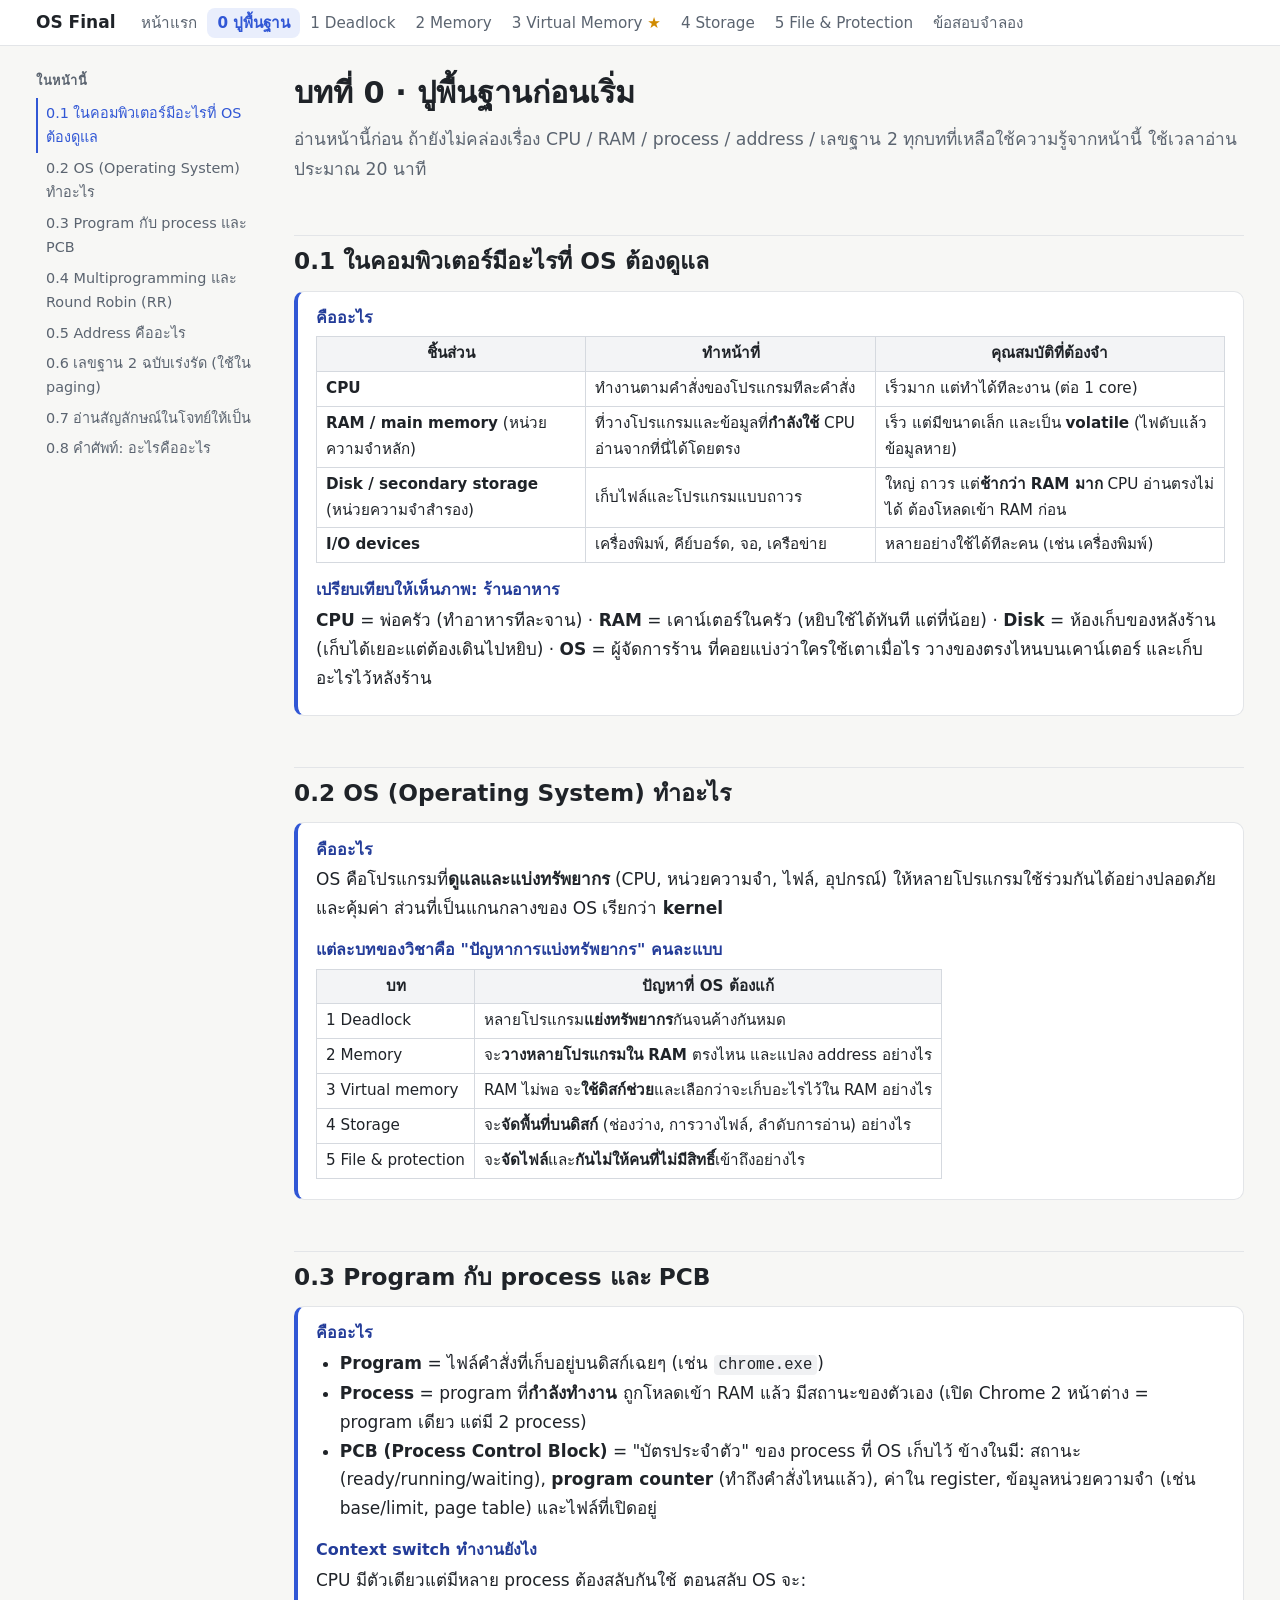
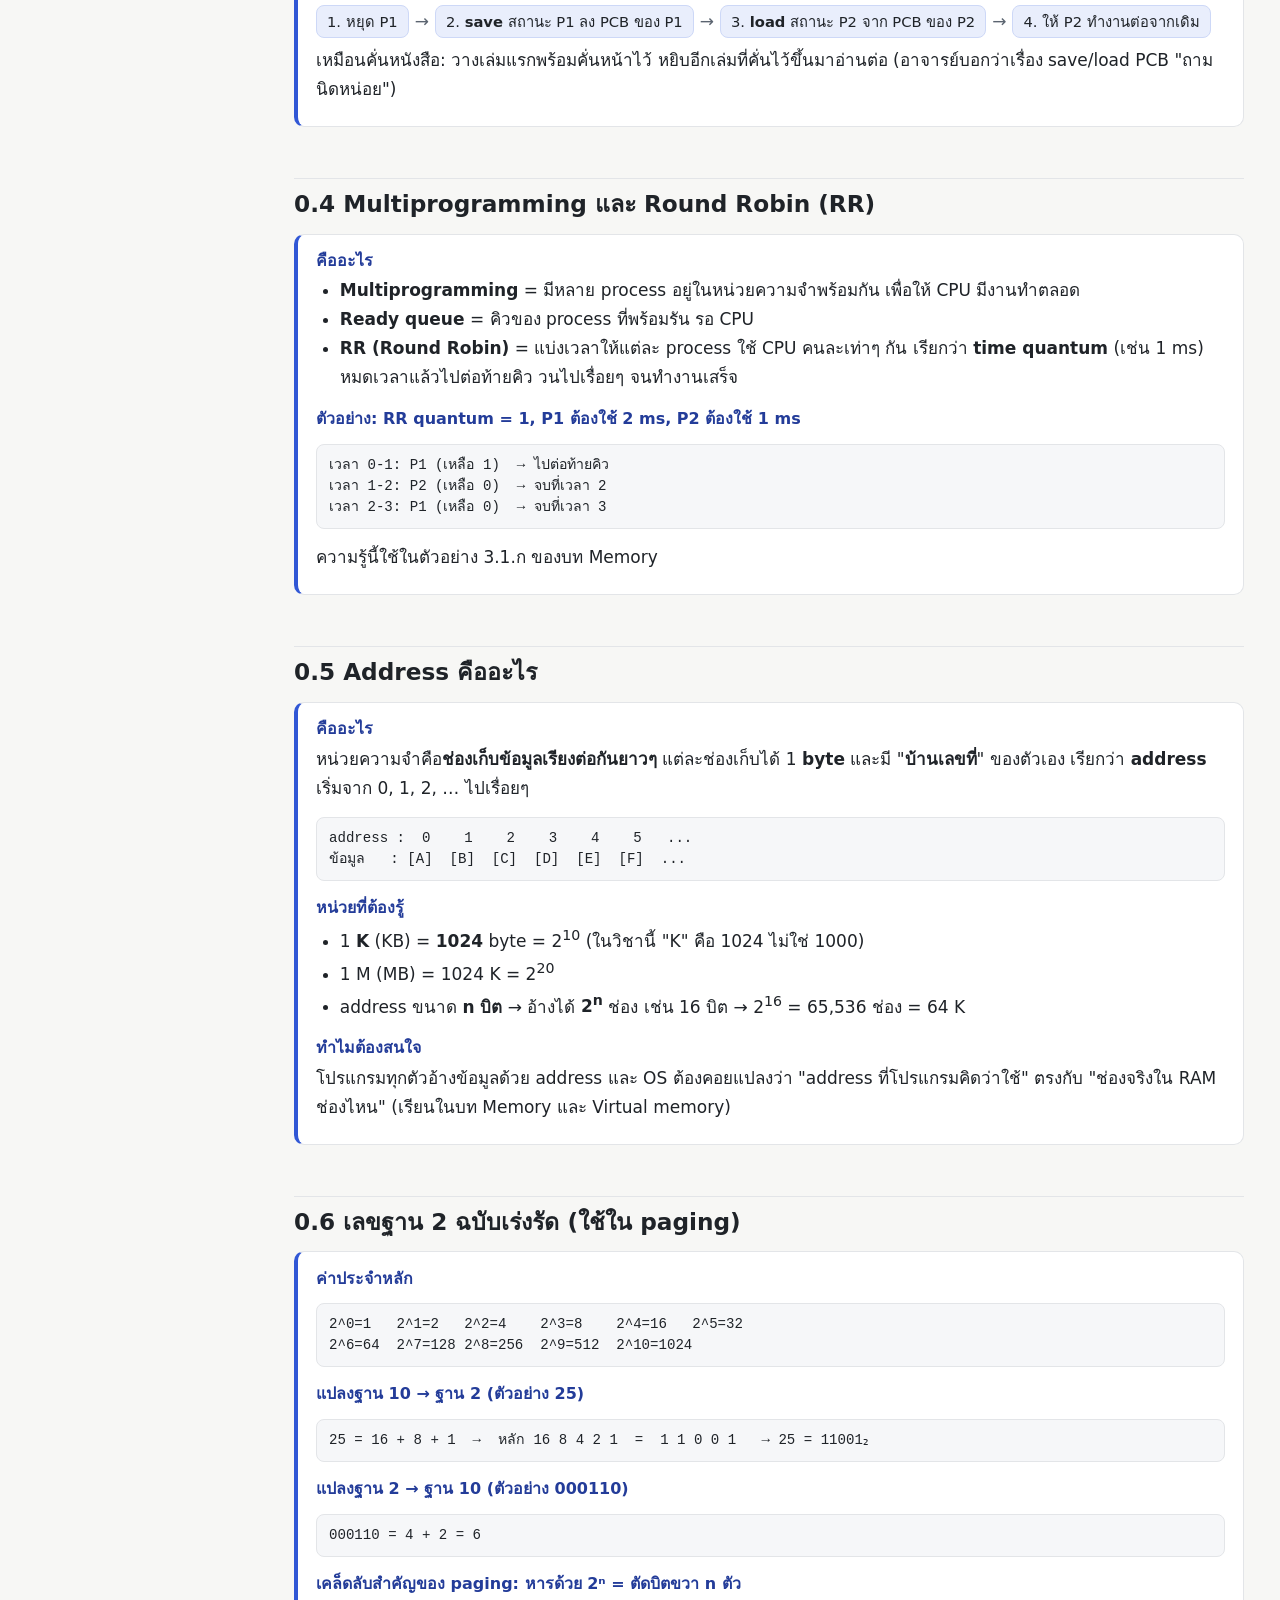
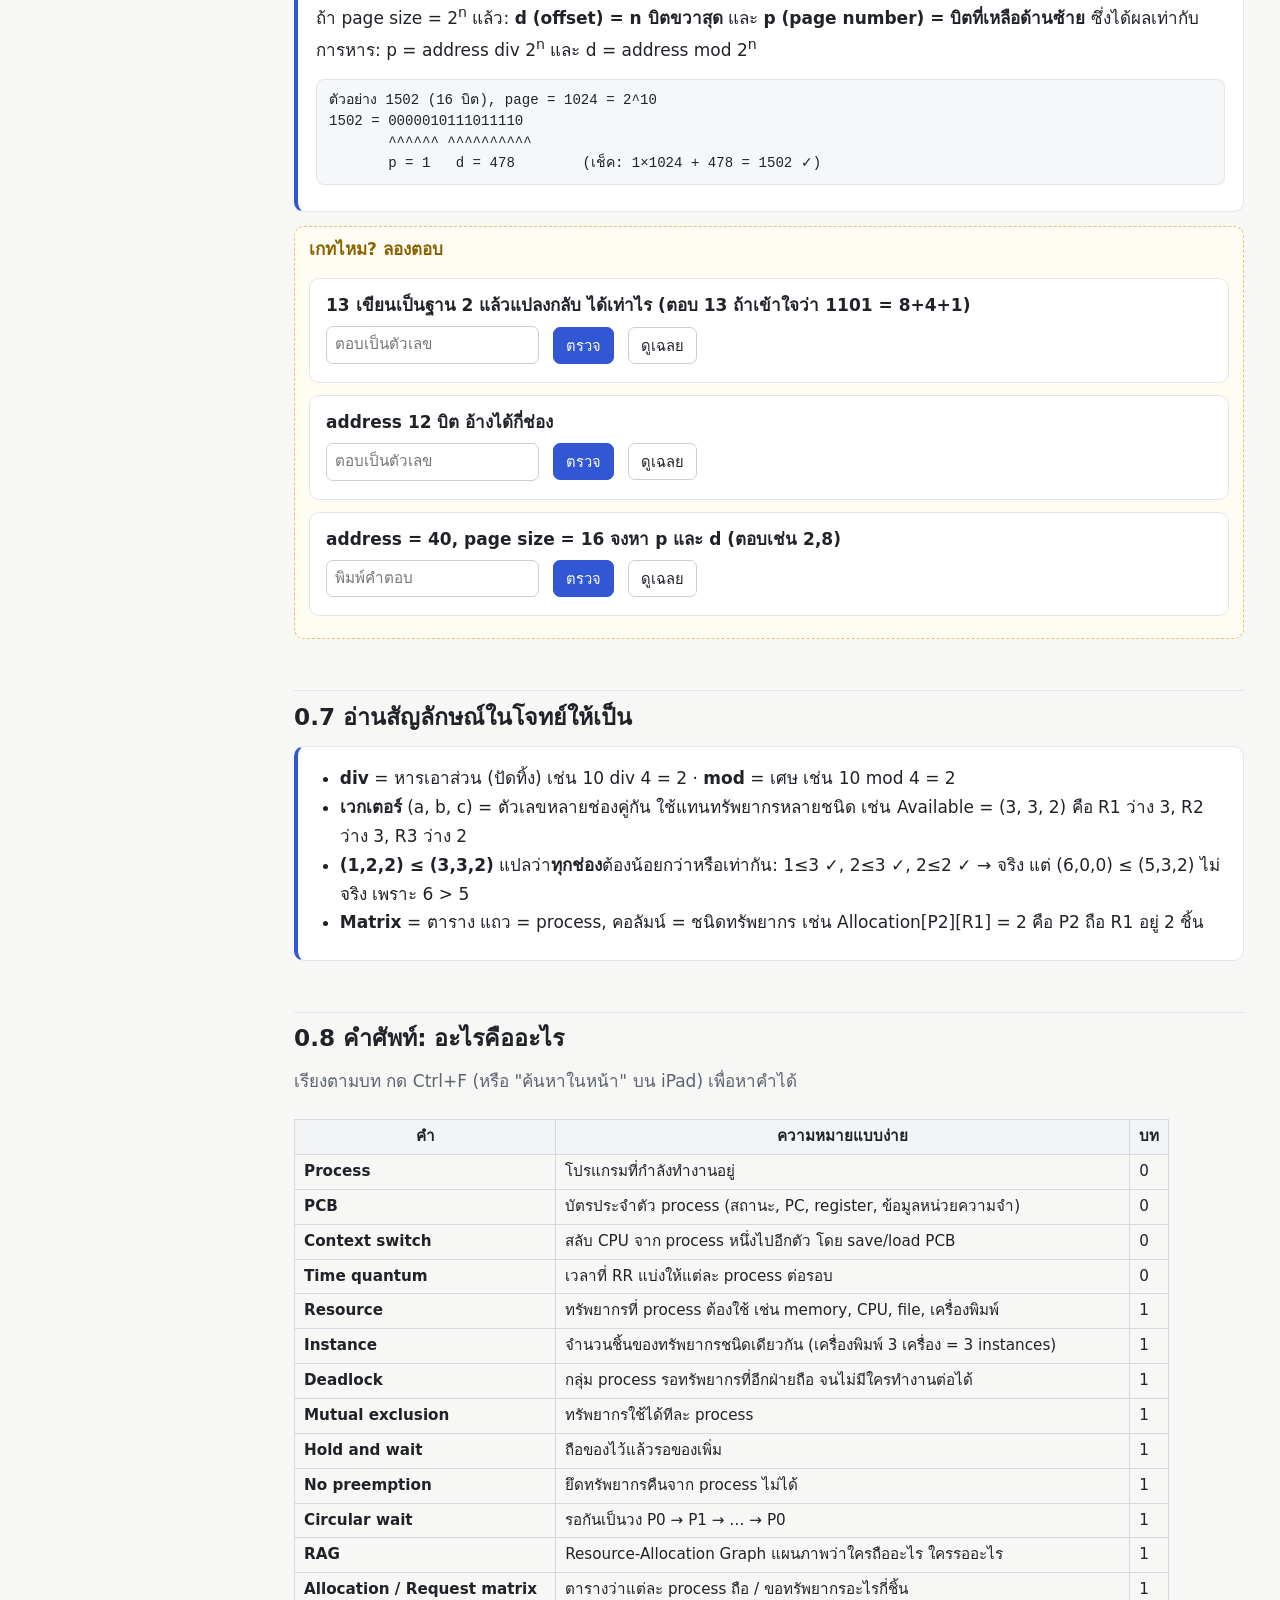
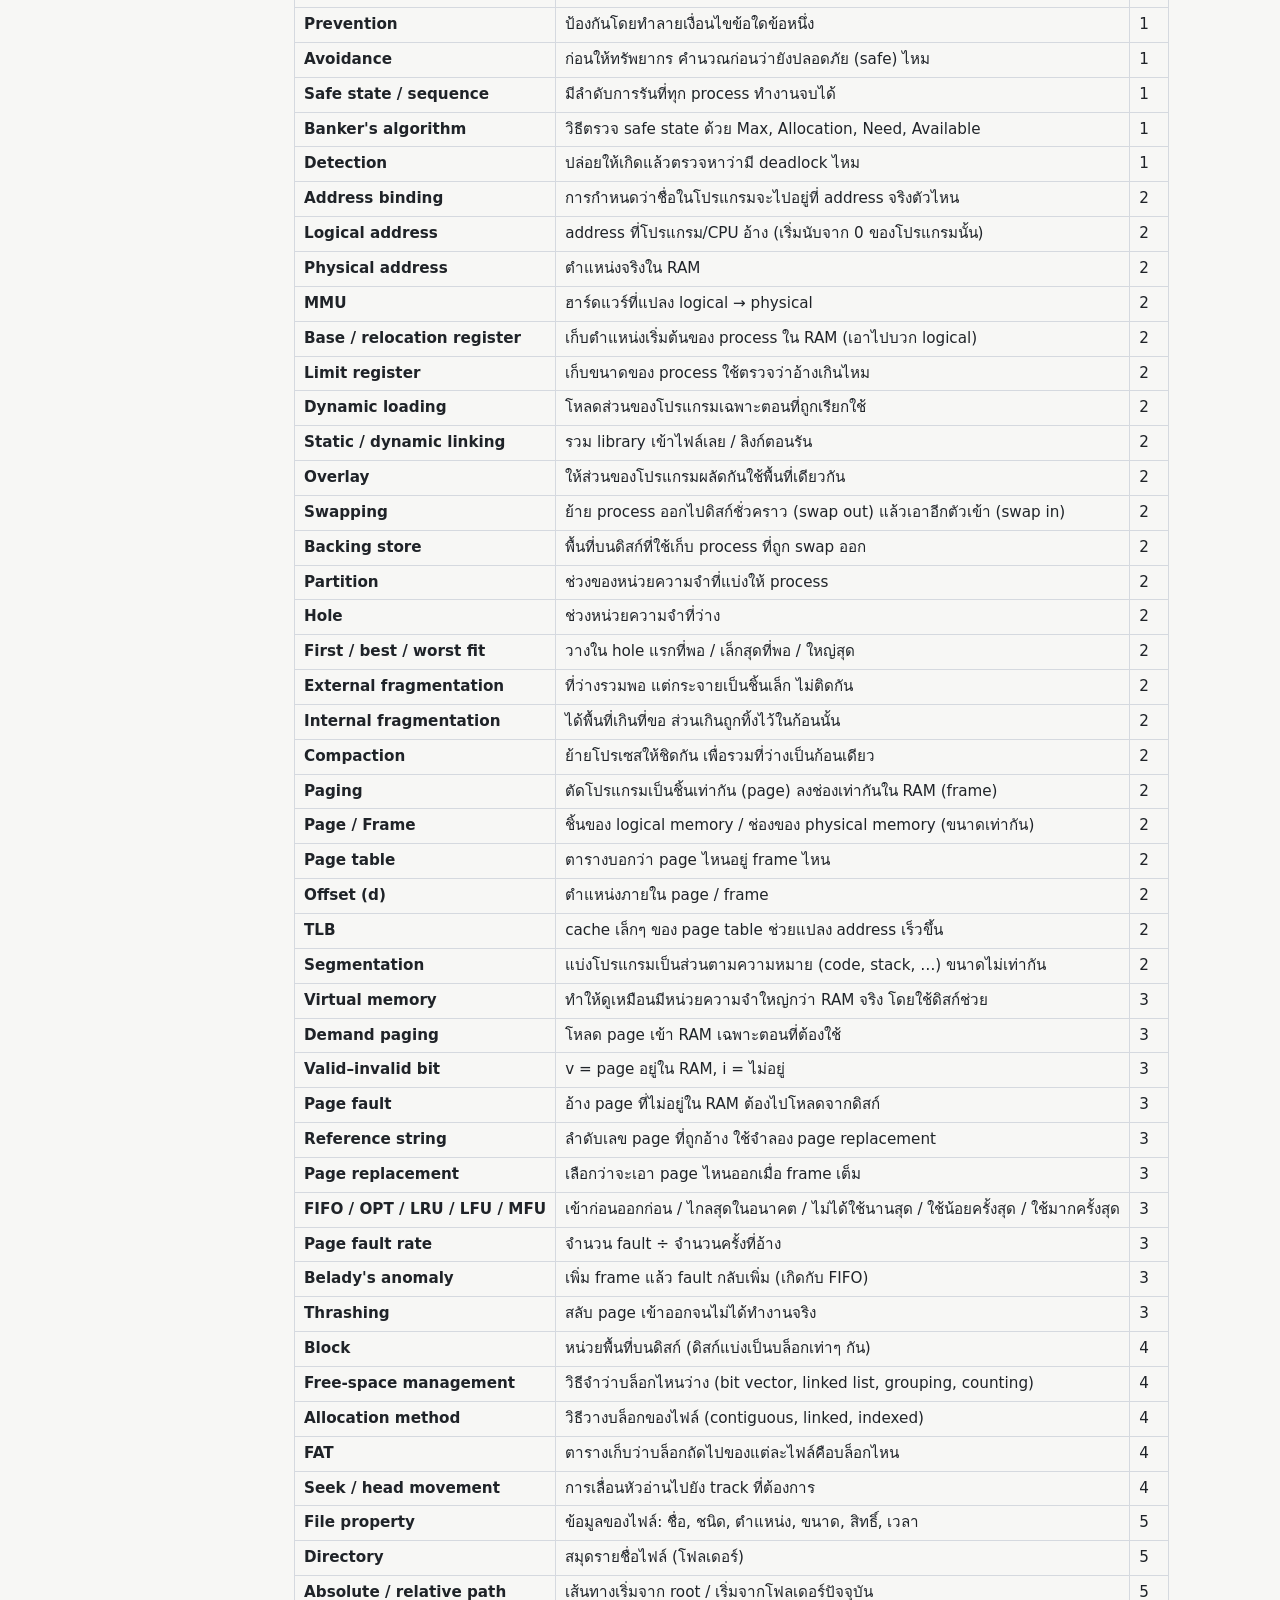
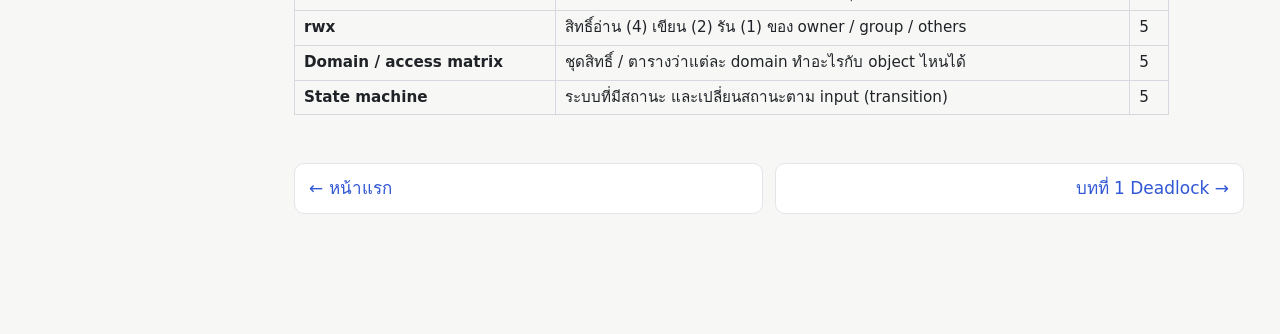
==== basics.html @ a8f9948c "Explain every topic from scratch and add basics page Add a "0 ปูพื้นฐาน" page (CPU/RAM/disk, process" ====
<!doctype html>
<html lang="th">
<head>
<meta charset="utf-8">
<meta name="viewport" content="width=device-width, initial-scale=1">
<title>0 ปูพื้นฐาน — ติว OS Final</title>
<link rel="stylesheet" href="assets/style.css">
</head>
<body>
<div class="wrap">
<aside class="toc"></aside>
<main>
<h1>บทที่ 0 · ปูพื้นฐานก่อนเริ่ม</h1>
<p class="lead">อ่านหน้านี้ก่อน ถ้ายังไม่คล่องเรื่อง CPU / RAM / process / address / เลขฐาน 2 ทุกบทที่เหลือใช้ความรู้จากหน้านี้ ใช้เวลาอ่านประมาณ 20 นาที</p>

<h2>0.1 ในคอมพิวเตอร์มีอะไรที่ OS ต้องดูแล</h2>
<div class="learn">
<h4>คืออะไร</h4>
<table class="t left">
  <tr><th>ชิ้นส่วน</th><th>ทำหน้าที่</th><th>คุณสมบัติที่ต้องจำ</th></tr>
  <tr><td><b>CPU</b></td><td>ทำงานตามคำสั่งของโปรแกรมทีละคำสั่ง</td><td>เร็วมาก แต่ทำได้ทีละงาน (ต่อ 1 core)</td></tr>
  <tr><td><b>RAM / main memory</b> (หน่วยความจำหลัก)</td><td>ที่วางโปรแกรมและข้อมูลที่<b>กำลังใช้</b> CPU อ่านจากที่นี่ได้โดยตรง</td><td>เร็ว แต่มีขนาดเล็ก และเป็น <b>volatile</b> (ไฟดับแล้วข้อมูลหาย)</td></tr>
  <tr><td><b>Disk / secondary storage</b> (หน่วยความจำสำรอง)</td><td>เก็บไฟล์และโปรแกรมแบบถาวร</td><td>ใหญ่ ถาวร แต่<b>ช้ากว่า RAM มาก</b> CPU อ่านตรงไม่ได้ ต้องโหลดเข้า RAM ก่อน</td></tr>
  <tr><td><b>I/O devices</b></td><td>เครื่องพิมพ์, คีย์บอร์ด, จอ, เครือข่าย</td><td>หลายอย่างใช้ได้ทีละคน (เช่น เครื่องพิมพ์)</td></tr>
</table>
<h4>เปรียบเทียบให้เห็นภาพ: ร้านอาหาร</h4>
<p><b>CPU</b> = พ่อครัว (ทำอาหารทีละจาน) · <b>RAM</b> = เคาน์เตอร์ในครัว (หยิบใช้ได้ทันที แต่ที่น้อย) · <b>Disk</b> = ห้องเก็บของหลังร้าน (เก็บได้เยอะแต่ต้องเดินไปหยิบ) · <b>OS</b> = ผู้จัดการร้าน ที่คอยแบ่งว่าใครใช้เตาเมื่อไร วางของตรงไหนบนเคาน์เตอร์ และเก็บอะไรไว้หลังร้าน</p>
</div>

<h2>0.2 OS (Operating System) ทำอะไร</h2>
<div class="learn">
<h4>คืออะไร</h4>
<p>OS คือโปรแกรมที่<b>ดูแลและแบ่งทรัพยากร</b> (CPU, หน่วยความจำ, ไฟล์, อุปกรณ์) ให้หลายโปรแกรมใช้ร่วมกันได้อย่างปลอดภัยและคุ้มค่า ส่วนที่เป็นแกนกลางของ OS เรียกว่า <b>kernel</b></p>
<h4>แต่ละบทของวิชาคือ "ปัญหาการแบ่งทรัพยากร" คนละแบบ</h4>
<table class="t left">
  <tr><th>บท</th><th>ปัญหาที่ OS ต้องแก้</th></tr>
  <tr><td>1 Deadlock</td><td>หลายโปรแกรม<b>แย่งทรัพยากร</b>กันจนค้างกันหมด</td></tr>
  <tr><td>2 Memory</td><td>จะ<b>วางหลายโปรแกรมใน RAM</b> ตรงไหน และแปลง address อย่างไร</td></tr>
  <tr><td>3 Virtual memory</td><td>RAM ไม่พอ จะ<b>ใช้ดิสก์ช่วย</b>และเลือกว่าจะเก็บอะไรไว้ใน RAM อย่างไร</td></tr>
  <tr><td>4 Storage</td><td>จะ<b>จัดพื้นที่บนดิสก์</b> (ช่องว่าง, การวางไฟล์, ลำดับการอ่าน) อย่างไร</td></tr>
  <tr><td>5 File &amp; protection</td><td>จะ<b>จัดไฟล์</b>และ<b>กันไม่ให้คนที่ไม่มีสิทธิ์</b>เข้าถึงอย่างไร</td></tr>
</table>
</div>

<h2>0.3 Program กับ process และ PCB</h2>
<div class="learn">
<h4>คืออะไร</h4>
<ul>
  <li><b>Program</b> = ไฟล์คำสั่งที่เก็บอยู่บนดิสก์เฉยๆ (เช่น <code>chrome.exe</code>)</li>
  <li><b>Process</b> = program ที่<b>กำลังทำงาน</b> ถูกโหลดเข้า RAM แล้ว มีสถานะของตัวเอง (เปิด Chrome 2 หน้าต่าง = program เดียว แต่มี 2 process)</li>
  <li><b>PCB (Process Control Block)</b> = "บัตรประจำตัว" ของ process ที่ OS เก็บไว้ ข้างในมี: สถานะ (ready/running/waiting), <b>program counter</b> (ทำถึงคำสั่งไหนแล้ว), ค่าใน register, ข้อมูลหน่วยความจำ (เช่น base/limit, page table) และไฟล์ที่เปิดอยู่</li>
</ul>
<h4>Context switch ทำงานยังไง</h4>
<p>CPU มีตัวเดียวแต่มีหลาย process ต้องสลับกันใช้ ตอนสลับ OS จะ:</p>
<div class="flow"><span>1. หยุด P1</span><i>→</i><span>2. <b>save</b> สถานะ P1 ลง PCB ของ P1</span><i>→</i><span>3. <b>load</b> สถานะ P2 จาก PCB ของ P2</span><i>→</i><span>4. ให้ P2 ทำงานต่อจากเดิม</span></div>
<p>เหมือนคั่นหนังสือ: วางเล่มแรกพร้อมคั่นหน้าไว้ หยิบอีกเล่มที่คั่นไว้ขึ้นมาอ่านต่อ (อาจารย์บอกว่าเรื่อง save/load PCB "ถามนิดหน่อย")</p>
</div>

<h2>0.4 Multiprogramming และ Round Robin (RR)</h2>
<div class="learn">
<h4>คืออะไร</h4>
<ul>
  <li><b>Multiprogramming</b> = มีหลาย process อยู่ในหน่วยความจำพร้อมกัน เพื่อให้ CPU มีงานทำตลอด</li>
  <li><b>Ready queue</b> = คิวของ process ที่พร้อมรัน รอ CPU</li>
  <li><b>RR (Round Robin)</b> = แบ่งเวลาให้แต่ละ process ใช้ CPU คนละเท่าๆ กัน เรียกว่า <b>time quantum</b> (เช่น 1 ms) หมดเวลาแล้วไปต่อท้ายคิว วนไปเรื่อยๆ จนทำงานเสร็จ</li>
</ul>
<h4>ตัวอย่าง: RR quantum = 1, P1 ต้องใช้ 2 ms, P2 ต้องใช้ 1 ms</h4>
<pre>เวลา 0-1: P1 (เหลือ 1)  → ไปต่อท้ายคิว
เวลา 1-2: P2 (เหลือ 0)  → จบที่เวลา 2
เวลา 2-3: P1 (เหลือ 0)  → จบที่เวลา 3</pre>
<p>ความรู้นี้ใช้ในตัวอย่าง 3.1.ก ของบท Memory</p>
</div>

<h2>0.5 Address คืออะไร</h2>
<div class="learn">
<h4>คืออะไร</h4>
<p>หน่วยความจำคือ<b>ช่องเก็บข้อมูลเรียงต่อกันยาวๆ</b> แต่ละช่องเก็บได้ 1 <b>byte</b> และมี "<b>บ้านเลขที่</b>" ของตัวเอง เรียกว่า <b>address</b> เริ่มจาก 0, 1, 2, … ไปเรื่อยๆ</p>
<pre>address :  0    1    2    3    4    5   ...
ข้อมูล   : [A]  [B]  [C]  [D]  [E]  [F]  ...</pre>
<h4>หน่วยที่ต้องรู้</h4>
<ul>
  <li>1 <b>K</b> (KB) = <b>1024</b> byte = 2<sup>10</sup> (ในวิชานี้ "K" คือ 1024 ไม่ใช่ 1000)</li>
  <li>1 M (MB) = 1024 K = 2<sup>20</sup></li>
  <li>address ขนาด <b>n บิต</b> → อ้างได้ <b>2<sup>n</sup></b> ช่อง เช่น 16 บิต → 2<sup>16</sup> = 65,536 ช่อง = 64 K</li>
</ul>
<h4>ทำไมต้องสนใจ</h4>
<p>โปรแกรมทุกตัวอ้างข้อมูลด้วย address และ OS ต้องคอยแปลงว่า "address ที่โปรแกรมคิดว่าใช้" ตรงกับ "ช่องจริงใน RAM ช่องไหน" (เรียนในบท Memory และ Virtual memory)</p>
</div>

<h2>0.6 เลขฐาน 2 ฉบับเร่งรัด (ใช้ใน paging)</h2>
<div class="learn">
<h4>ค่าประจำหลัก</h4>
<pre>2^0=1   2^1=2   2^2=4    2^3=8    2^4=16   2^5=32
2^6=64  2^7=128 2^8=256  2^9=512  2^10=1024</pre>
<h4>แปลงฐาน 10 → ฐาน 2 (ตัวอย่าง 25)</h4>
<pre>25 = 16 + 8 + 1  →  หลัก 16 8 4 2 1  =  1 1 0 0 1   → 25 = 11001₂</pre>
<h4>แปลงฐาน 2 → ฐาน 10 (ตัวอย่าง 000110)</h4>
<pre>000110 = 4 + 2 = 6</pre>
<h4>เคล็ดลับสำคัญของ paging: หารด้วย 2ⁿ = ตัดบิตขวา n ตัว</h4>
<p>ถ้า page size = 2<sup>n</sup> แล้ว:
<b>d (offset) = n บิตขวาสุด</b> และ <b>p (page number) = บิตที่เหลือด้านซ้าย</b> ซึ่งได้ผลเท่ากับการหาร: p = address div 2<sup>n</sup> และ d = address mod 2<sup>n</sup></p>
<pre>ตัวอย่าง 1502 (16 บิต), page = 1024 = 2^10
1502 = 0000010111011110
       ^^^^^^ ^^^^^^^^^^
       p = 1   d = 478        (เช็ค: 1×1024 + 478 = 1502 ✓)</pre>
</div>
<div class="gotit"><span class="t">เกทไหม? ลองตอบ</span>
<div class="quiz">
  <div class="q" data-type="num" data-answer="13"><div class="qt">13 เขียนเป็นฐาน 2 แล้วแปลงกลับ ได้เท่าไร (ตอบ 13 ถ้าเข้าใจว่า 1101 = 8+4+1)</div><div class="ans">13 = 8 + 4 + 1 = 1101₂</div></div>
  <div class="q" data-type="num" data-answer="4096"><div class="qt">address 12 บิต อ้างได้กี่ช่อง</div><div class="ans">2<sup>12</sup> = 4096</div></div>
  <div class="q" data-type="text" data-answer="2,8|2และ8|p=2d=8"><div class="qt">address = 40, page size = 16 จงหา p และ d (ตอบเช่น 2,8)</div><div class="ans">p = 40 div 16 = 2, d = 40 mod 16 = 8</div></div>
</div></div>

<h2>0.7 อ่านสัญลักษณ์ในโจทย์ให้เป็น</h2>
<div class="learn">
<ul>
  <li><b>div</b> = หารเอาส่วน (ปัดทิ้ง) เช่น 10 div 4 = 2 · <b>mod</b> = เศษ เช่น 10 mod 4 = 2</li>
  <li><b>เวกเตอร์</b> (a, b, c) = ตัวเลขหลายช่องคู่กัน ใช้แทนทรัพยากรหลายชนิด เช่น Available = (3, 3, 2) คือ R1 ว่าง 3, R2 ว่าง 3, R3 ว่าง 2</li>
  <li><b>(1,2,2) ≤ (3,3,2)</b> แปลว่า<b>ทุกช่อง</b>ต้องน้อยกว่าหรือเท่ากัน: 1≤3 ✓, 2≤3 ✓, 2≤2 ✓ → จริง แต่ (6,0,0) ≤ (5,3,2) ไม่จริง เพราะ 6 &gt; 5</li>
  <li><b>Matrix</b> = ตาราง แถว = process, คอลัมน์ = ชนิดทรัพยากร เช่น Allocation[P2][R1] = 2 คือ P2 ถือ R1 อยู่ 2 ชิ้น</li>
</ul>
</div>

<h2>0.8 คำศัพท์: อะไรคืออะไร</h2>
<p class="muted">เรียงตามบท กด Ctrl+F (หรือ "ค้นหาในหน้า" บน iPad) เพื่อหาคำได้</p>
<div class="tblwrap">
<table class="t left gloss">
<tr><th>คำ</th><th>ความหมายแบบง่าย</th><th>บท</th></tr>
<tr><td>Process</td><td>โปรแกรมที่กำลังทำงานอยู่</td><td>0</td></tr>
<tr><td>PCB</td><td>บัตรประจำตัว process (สถานะ, PC, register, ข้อมูลหน่วยความจำ)</td><td>0</td></tr>
<tr><td>Context switch</td><td>สลับ CPU จาก process หนึ่งไปอีกตัว โดย save/load PCB</td><td>0</td></tr>
<tr><td>Time quantum</td><td>เวลาที่ RR แบ่งให้แต่ละ process ต่อรอบ</td><td>0</td></tr>
<tr><td>Resource</td><td>ทรัพยากรที่ process ต้องใช้ เช่น memory, CPU, file, เครื่องพิมพ์</td><td>1</td></tr>
<tr><td>Instance</td><td>จำนวนชิ้นของทรัพยากรชนิดเดียวกัน (เครื่องพิมพ์ 3 เครื่อง = 3 instances)</td><td>1</td></tr>
<tr><td>Deadlock</td><td>กลุ่ม process รอทรัพยากรที่อีกฝ่ายถือ จนไม่มีใครทำงานต่อได้</td><td>1</td></tr>
<tr><td>Mutual exclusion</td><td>ทรัพยากรใช้ได้ทีละ process</td><td>1</td></tr>
<tr><td>Hold and wait</td><td>ถือของไว้แล้วรอของเพิ่ม</td><td>1</td></tr>
<tr><td>No preemption</td><td>ยึดทรัพยากรคืนจาก process ไม่ได้</td><td>1</td></tr>
<tr><td>Circular wait</td><td>รอกันเป็นวง P0 → P1 → … → P0</td><td>1</td></tr>
<tr><td>RAG</td><td>Resource-Allocation Graph แผนภาพว่าใครถืออะไร ใครรออะไร</td><td>1</td></tr>
<tr><td>Allocation / Request matrix</td><td>ตารางว่าแต่ละ process ถือ / ขอทรัพยากรอะไรกี่ชิ้น</td><td>1</td></tr>
<tr><td>Prevention</td><td>ป้องกันโดยทำลายเงื่อนไขข้อใดข้อหนึ่ง</td><td>1</td></tr>
<tr><td>Avoidance</td><td>ก่อนให้ทรัพยากร คำนวณก่อนว่ายังปลอดภัย (safe) ไหม</td><td>1</td></tr>
<tr><td>Safe state / sequence</td><td>มีลำดับการรันที่ทุก process ทำงานจบได้</td><td>1</td></tr>
<tr><td>Banker's algorithm</td><td>วิธีตรวจ safe state ด้วย Max, Allocation, Need, Available</td><td>1</td></tr>
<tr><td>Detection</td><td>ปล่อยให้เกิดแล้วตรวจหาว่ามี deadlock ไหม</td><td>1</td></tr>
<tr><td>Address binding</td><td>การกำหนดว่าชื่อในโปรแกรมจะไปอยู่ที่ address จริงตัวไหน</td><td>2</td></tr>
<tr><td>Logical address</td><td>address ที่โปรแกรม/CPU อ้าง (เริ่มนับจาก 0 ของโปรแกรมนั้น)</td><td>2</td></tr>
<tr><td>Physical address</td><td>ตำแหน่งจริงใน RAM</td><td>2</td></tr>
<tr><td>MMU</td><td>ฮาร์ดแวร์ที่แปลง logical → physical</td><td>2</td></tr>
<tr><td>Base / relocation register</td><td>เก็บตำแหน่งเริ่มต้นของ process ใน RAM (เอาไปบวก logical)</td><td>2</td></tr>
<tr><td>Limit register</td><td>เก็บขนาดของ process ใช้ตรวจว่าอ้างเกินไหม</td><td>2</td></tr>
<tr><td>Dynamic loading</td><td>โหลดส่วนของโปรแกรมเฉพาะตอนที่ถูกเรียกใช้</td><td>2</td></tr>
<tr><td>Static / dynamic linking</td><td>รวม library เข้าไฟล์เลย / ลิงก์ตอนรัน</td><td>2</td></tr>
<tr><td>Overlay</td><td>ให้ส่วนของโปรแกรมผลัดกันใช้พื้นที่เดียวกัน</td><td>2</td></tr>
<tr><td>Swapping</td><td>ย้าย process ออกไปดิสก์ชั่วคราว (swap out) แล้วเอาอีกตัวเข้า (swap in)</td><td>2</td></tr>
<tr><td>Backing store</td><td>พื้นที่บนดิสก์ที่ใช้เก็บ process ที่ถูก swap ออก</td><td>2</td></tr>
<tr><td>Partition</td><td>ช่วงของหน่วยความจำที่แบ่งให้ process</td><td>2</td></tr>
<tr><td>Hole</td><td>ช่วงหน่วยความจำที่ว่าง</td><td>2</td></tr>
<tr><td>First / best / worst fit</td><td>วางใน hole แรกที่พอ / เล็กสุดที่พอ / ใหญ่สุด</td><td>2</td></tr>
<tr><td>External fragmentation</td><td>ที่ว่างรวมพอ แต่กระจายเป็นชิ้นเล็ก ไม่ติดกัน</td><td>2</td></tr>
<tr><td>Internal fragmentation</td><td>ได้พื้นที่เกินที่ขอ ส่วนเกินถูกทิ้งไว้ในก้อนนั้น</td><td>2</td></tr>
<tr><td>Compaction</td><td>ย้ายโปรเซสให้ชิดกัน เพื่อรวมที่ว่างเป็นก้อนเดียว</td><td>2</td></tr>
<tr><td>Paging</td><td>ตัดโปรแกรมเป็นชิ้นเท่ากัน (page) ลงช่องเท่ากันใน RAM (frame)</td><td>2</td></tr>
<tr><td>Page / Frame</td><td>ชิ้นของ logical memory / ช่องของ physical memory (ขนาดเท่ากัน)</td><td>2</td></tr>
<tr><td>Page table</td><td>ตารางบอกว่า page ไหนอยู่ frame ไหน</td><td>2</td></tr>
<tr><td>Offset (d)</td><td>ตำแหน่งภายใน page / frame</td><td>2</td></tr>
<tr><td>TLB</td><td>cache เล็กๆ ของ page table ช่วยแปลง address เร็วขึ้น</td><td>2</td></tr>
<tr><td>Segmentation</td><td>แบ่งโปรแกรมเป็นส่วนตามความหมาย (code, stack, …) ขนาดไม่เท่ากัน</td><td>2</td></tr>
<tr><td>Virtual memory</td><td>ทำให้ดูเหมือนมีหน่วยความจำใหญ่กว่า RAM จริง โดยใช้ดิสก์ช่วย</td><td>3</td></tr>
<tr><td>Demand paging</td><td>โหลด page เข้า RAM เฉพาะตอนที่ต้องใช้</td><td>3</td></tr>
<tr><td>Valid–invalid bit</td><td>v = page อยู่ใน RAM, i = ไม่อยู่</td><td>3</td></tr>
<tr><td>Page fault</td><td>อ้าง page ที่ไม่อยู่ใน RAM ต้องไปโหลดจากดิสก์</td><td>3</td></tr>
<tr><td>Reference string</td><td>ลำดับเลข page ที่ถูกอ้าง ใช้จำลอง page replacement</td><td>3</td></tr>
<tr><td>Page replacement</td><td>เลือกว่าจะเอา page ไหนออกเมื่อ frame เต็ม</td><td>3</td></tr>
<tr><td>FIFO / OPT / LRU / LFU / MFU</td><td>เข้าก่อนออกก่อน / ไกลสุดในอนาคต / ไม่ได้ใช้นานสุด / ใช้น้อยครั้งสุด / ใช้มากครั้งสุด</td><td>3</td></tr>
<tr><td>Page fault rate</td><td>จำนวน fault ÷ จำนวนครั้งที่อ้าง</td><td>3</td></tr>
<tr><td>Belady's anomaly</td><td>เพิ่ม frame แล้ว fault กลับเพิ่ม (เกิดกับ FIFO)</td><td>3</td></tr>
<tr><td>Thrashing</td><td>สลับ page เข้าออกจนไม่ได้ทำงานจริง</td><td>3</td></tr>
<tr><td>Block</td><td>หน่วยพื้นที่บนดิสก์ (ดิสก์แบ่งเป็นบล็อกเท่าๆ กัน)</td><td>4</td></tr>
<tr><td>Free-space management</td><td>วิธีจำว่าบล็อกไหนว่าง (bit vector, linked list, grouping, counting)</td><td>4</td></tr>
<tr><td>Allocation method</td><td>วิธีวางบล็อกของไฟล์ (contiguous, linked, indexed)</td><td>4</td></tr>
<tr><td>FAT</td><td>ตารางเก็บว่าบล็อกถัดไปของแต่ละไฟล์คือบล็อกไหน</td><td>4</td></tr>
<tr><td>Seek / head movement</td><td>การเลื่อนหัวอ่านไปยัง track ที่ต้องการ</td><td>4</td></tr>
<tr><td>File property</td><td>ข้อมูลของไฟล์: ชื่อ, ชนิด, ตำแหน่ง, ขนาด, สิทธิ์, เวลา</td><td>5</td></tr>
<tr><td>Directory</td><td>สมุดรายชื่อไฟล์ (โฟลเดอร์)</td><td>5</td></tr>
<tr><td>Absolute / relative path</td><td>เส้นทางเริ่มจาก root / เริ่มจากโฟลเดอร์ปัจจุบัน</td><td>5</td></tr>
<tr><td>rwx</td><td>สิทธิ์อ่าน (4) เขียน (2) รัน (1) ของ owner / group / others</td><td>5</td></tr>
<tr><td>Domain / access matrix</td><td>ชุดสิทธิ์ / ตารางว่าแต่ละ domain ทำอะไรกับ object ไหนได้</td><td>5</td></tr>
<tr><td>State machine</td><td>ระบบที่มีสถานะ และเปลี่ยนสถานะตาม input (transition)</td><td>5</td></tr>
</table>
</div>

<div class="nextprev"><a href="index.html">← หน้าแรก</a><a class="r" href="deadlock.html">บทที่ 1 Deadlock →</a></div>
</main>
</div>
<script src="assets/core.js"></script>
<script src="assets/ui.js"></script>
<script src="assets/widgets.js"></script>
</body>
</html>
---- assets/style.css ----
:root {
  --bg: #f7f7f5;
  --card: #ffffff;
  --ink: #1f2328;
  --muted: #5b6470;
  --line: #e3e5e8;
  --accent: #3157d5;
  --accent-soft: #e9eefc;
  --good: #1a7f4b;
  --good-soft: #e3f4ea;
  --bad: #c43d3d;
  --bad-soft: #fbe7e7;
  --warn: #9a6200;
  --warn-soft: #fff3d6;
  --hl: #ffe9a8;
  --radius: 10px;
  --mono: "Cascadia Mono", Consolas, Menlo, "Courier New", monospace;
  --sans: "Sarabun", "Leelawadee UI", Thonburi, "Noto Sans Thai", Tahoma, system-ui, -apple-system, sans-serif;
}
* { box-sizing: border-box; }
html { scroll-behavior: smooth; scroll-padding-top: 72px; }
body { margin: 0; font-family: var(--sans); font-size: 17px; line-height: 1.7; color: var(--ink); background: var(--bg); }
a { color: var(--accent); }
code, kbd, .mono { font-family: var(--mono); font-size: .92em; }
code { background: #f0f1f3; padding: 1px 5px; border-radius: 4px; }
h1, h2, h3, h4 { line-height: 1.35; }
h1 { font-size: 1.9rem; margin: .2em 0 .4em; }
h2 { font-size: 1.45rem; margin: 2.2em 0 .6em; padding-top: .4em; border-top: 1px solid var(--line); }
h3 { font-size: 1.15rem; margin: 1.6em 0 .5em; }
p { margin: .5em 0 .9em; }

/* ---------- top bar ---------- */
.topbar { position: sticky; top: 0; z-index: 50; background: #fff; border-bottom: 1px solid var(--line); }
.topbar .in { max-width: 1240px; margin: 0 auto; display: flex; align-items: center; gap: 6px; padding: 8px 16px; overflow-x: auto; }
.topbar .brand { font-weight: 700; margin-right: 10px; white-space: nowrap; text-decoration: none; color: var(--ink); }
.topbar nav a { white-space: nowrap; text-decoration: none; color: var(--muted); padding: 6px 10px; border-radius: 8px; font-size: .95rem; }
.topbar nav a:hover { background: #f1f2f4; color: var(--ink); }
.topbar nav a.on { background: var(--accent-soft); color: var(--accent); font-weight: 600; }
.topbar .star { color: #d08a00; }

/* ---------- layout ---------- */
.wrap { max-width: 1240px; margin: 0 auto; padding: 20px 16px 120px; display: grid; grid-template-columns: 230px minmax(0, 1fr); gap: 28px; }
.wrap.single { grid-template-columns: minmax(0, 1fr); max-width: 980px; }
.toc { position: sticky; top: 70px; align-self: start; max-height: calc(100vh - 90px); overflow: auto; font-size: .9rem; padding-right: 6px; }
.toc b { display: block; margin-bottom: 6px; color: var(--muted); font-size: .8rem; letter-spacing: .04em; }
.toc a { display: block; color: var(--muted); text-decoration: none; padding: 3px 8px; border-left: 2px solid transparent; }
.toc a:hover, .toc a.on { color: var(--accent); border-left-color: var(--accent); }
.toc a.sub { padding-left: 18px; font-size: .85rem; }
main { min-width: 0; }
@media (max-width: 900px) { .wrap { grid-template-columns: minmax(0, 1fr); } .toc { display: none; } body { font-size: 16px; } }

.lead { font-size: 1.08rem; color: var(--muted); }
.card { background: var(--card); border: 1px solid var(--line); border-radius: var(--radius); padding: 16px 18px; margin: 14px 0; }
.grid2 { display: grid; grid-template-columns: repeat(auto-fit, minmax(280px, 1fr)); gap: 14px; }
.grid3 { display: grid; grid-template-columns: repeat(auto-fit, minmax(220px, 1fr)); gap: 12px; }

/* ---------- callouts ---------- */
.box { border-radius: var(--radius); padding: 12px 16px; margin: 14px 0; border: 1px solid var(--line); background: #fff; }
.box > :first-child { margin-top: 0; }
.box > :last-child { margin-bottom: 0; }
.box .t { font-weight: 700; display: block; margin-bottom: 4px; }
.goal { background: var(--accent-soft); border-color: #cdd8f7; }
.prof { background: #f3effc; border-color: #ddd2f5; }
.idea { background: var(--good-soft); border-color: #c4e6d2; }
.trap { background: var(--warn-soft); border-color: #f1dca4; }
.exam { background: #eef6f8; border-color: #c9e2e8; }
.prof q { quotes: "“" "”"; font-style: normal; }
.tag { display: inline-block; font-size: .78rem; padding: 1px 8px; border-radius: 99px; background: #eef0f3; color: var(--muted); margin-right: 4px; vertical-align: 2px; }
.tag.hot { background: #ffe8c2; color: #8a5300; }
.tag.no { background: #eee; color: #888; text-decoration: line-through; }

/* ---------- video timestamp button ---------- */
.ts { display: inline-flex; align-items: center; gap: 4px; border: 1px solid #cfc3ee; background: #fff; color: #5b3fb6; border-radius: 99px; padding: 0 10px; font-size: .85rem; cursor: pointer; font-family: var(--sans); line-height: 1.9; }
.ts:hover { background: #f3effc; }
.ts.off { cursor: default; border-color: #ddd; color: var(--muted); }
.ts.off:hover { background: #fff; }

/* ---------- slides ---------- */
.slides { display: grid; grid-template-columns: repeat(auto-fill, minmax(320px, 1fr)); gap: 12px; margin: 12px 0; }
.slides.one { grid-template-columns: minmax(0, 640px); }
.slides.wide { grid-template-columns: repeat(auto-fill, minmax(440px, 1fr)); }
figure.slide { margin: 0; background: #fff; border: 1px solid var(--line); border-radius: var(--radius); overflow: hidden; display: flex; flex-direction: column; }
figure.slide img { width: 100%; display: block; cursor: zoom-in; background: #fbf6ec; }
figure.slide figcaption { font-size: .82rem; padding: 8px 10px; color: var(--muted); line-height: 1.5; border-top: 1px solid var(--line); }
figure.slide figcaption b { color: var(--ink); }
figure.slide figcaption a { white-space: nowrap; }
.lightbox { position: fixed; inset: 0; background: rgba(15, 18, 25, .88); z-index: 100; display: none; overflow: auto; padding: 24px; }
.lightbox.on { display: block; }
.lightbox img { display: block; margin: 0 auto; max-width: min(1200px, 100%); background: #fff; border-radius: 6px; }
.lightbox .cap { color: #fff; text-align: center; margin: 10px auto; max-width: 1000px; font-size: .95rem; }
.lightbox .x { position: fixed; top: 14px; right: 18px; font-size: 28px; color: #fff; background: none; border: 0; cursor: pointer; }

/* ---------- video dock ---------- */
.vdock { position: fixed; right: 16px; bottom: 16px; z-index: 60; width: 380px; max-width: calc(100vw - 32px); background: #111; border-radius: 12px; box-shadow: 0 8px 28px rgba(0,0,0,.3); overflow: hidden; display: none; }
.vdock.on { display: block; }
.vdock video { width: 100%; display: block; }
.vdock .bar { display: flex; justify-content: space-between; align-items: center; color: #ddd; font-size: .8rem; padding: 4px 10px; }
.vdock .bar button { background: none; border: 0; color: #ddd; cursor: pointer; font-size: 1rem; }
.vbtn { position: fixed; right: 16px; bottom: 16px; z-index: 59; border: 0; background: #5b3fb6; color: #fff; padding: 10px 14px; border-radius: 99px; cursor: pointer; font-family: var(--sans); box-shadow: 0 4px 14px rgba(0,0,0,.2); }

/* ---------- forms / widgets ---------- */
.widget { background: #fff; border: 1px solid #cfd8f3; border-radius: var(--radius); margin: 16px 0; overflow: hidden; }
.widget > .wh { background: var(--accent-soft); padding: 8px 14px; font-weight: 700; color: #233c99; display: flex; justify-content: space-between; align-items: center; gap: 8px; flex-wrap: wrap; }
.widget > .wb { padding: 14px; }
.row { display: flex; flex-wrap: wrap; gap: 8px 14px; align-items: center; margin: 6px 0; }
label.f { display: inline-flex; align-items: center; gap: 6px; font-size: .92rem; color: var(--muted); }
input[type=text], input[type=number], select, textarea { font: inherit; font-size: .95rem; padding: 5px 8px; border: 1px solid #c9ced6; border-radius: 7px; background: #fff; color: var(--ink); }
input[type=text].wide { flex: 1 1 auto; width: 100%; min-width: 0; font-family: var(--mono); }
label.f:has(input.wide) { flex: 1 1 460px; }
input[type=number] { width: 80px; }
textarea { width: 100%; font-family: var(--mono); }
button.b { font: inherit; font-size: .92rem; padding: 5px 12px; border-radius: 7px; border: 1px solid #c9ced6; background: #fff; cursor: pointer; color: var(--ink); }
button.b:hover { background: #f4f5f7; }
button.b.pri { background: var(--accent); border-color: var(--accent); color: #fff; }
button.b.pri:hover { background: #2747b8; }
button.b:disabled { opacity: .45; cursor: default; }
.seg { display: inline-flex; border: 1px solid #c9ced6; border-radius: 8px; overflow: hidden; }
.seg button { font: inherit; font-size: .9rem; border: 0; background: #fff; padding: 5px 12px; cursor: pointer; border-right: 1px solid #e1e4e8; }
.seg button:last-child { border-right: 0; }
.seg button.on { background: var(--accent); color: #fff; }
.explain { background: #fafbfc; border: 1px solid var(--line); border-radius: 8px; padding: 10px 12px; margin-top: 10px; font-size: .95rem; min-height: 2.6em; }
.explain .big { font-size: 1.05rem; font-weight: 700; }
.muted { color: var(--muted); }
.ok { color: var(--good); font-weight: 700; }
.no { color: var(--bad); font-weight: 700; }

/* ---------- tables ---------- */
.tblwrap { overflow-x: auto; }
table.t { border-collapse: collapse; margin: 8px 0; font-size: .95rem; }
table.t th, table.t td { border: 1px solid #d5d9df; padding: 4px 9px; text-align: center; }
table.t th { background: #f3f4f6; font-weight: 600; }
table.t.left td { text-align: left; }
table.pr td, table.pr th { min-width: 30px; padding: 3px 5px; font-family: var(--mono); }
table.pr td.cur, table.pr th.cur { outline: 2px solid var(--accent); outline-offset: -2px; }
table.pr td.new { background: var(--hl); font-weight: 700; }
table.pr td.hitc { background: var(--good-soft); }
table.pr td.fault { color: var(--bad); font-weight: 700; }
table.pr td.hit { color: var(--good); }
table.pr td.future { color: transparent; }
table.pr td.pick { cursor: pointer; background: #fff7e0; }
table.pr td.pick:hover { background: #ffe2a0; }
table.m td { font-family: var(--mono); min-width: 34px; }
table.m td input { width: 44px; text-align: center; padding: 2px; font-family: var(--mono); }
tr.hl td { background: var(--hl); }
tr.done td { background: var(--good-soft); }
tr.dead td { background: var(--bad-soft); }

/* ---------- quiz ---------- */
.quiz { margin: 14px 0; }
.q { background: #fff; border: 1px solid var(--line); border-radius: var(--radius); padding: 12px 16px; margin: 12px 0; }
.q .qt { font-weight: 600; margin-bottom: 6px; }
.q .qn { color: var(--accent); margin-right: 6px; }
.q .opts { display: grid; gap: 6px; margin: 6px 0; }
.q .opt { text-align: left; font: inherit; font-size: .95rem; padding: 6px 10px; border: 1px solid #d5d9df; border-radius: 8px; background: #fff; cursor: pointer; }
.q .opt:hover { background: #f6f7f9; }
.q .opt.right { background: var(--good-soft); border-color: #8fd0aa; }
.q .opt.wrong { background: var(--bad-soft); border-color: #eaa7a7; }
.q .fb { margin-top: 8px; font-size: .93rem; display: none; }
.q .fb.on { display: block; }
.q .ans { display: none; background: #fafbfc; border-left: 3px solid var(--accent); padding: 8px 12px; margin-top: 8px; font-size: .95rem; }
.q .ans.on { display: block; }
.q.solved { border-color: #9ad4b3; }
.q pre { margin: 6px 0; }
pre { background: #f6f7f9; border: 1px solid var(--line); border-radius: 8px; padding: 10px 12px; overflow-x: auto; font-family: var(--mono); font-size: .88rem; line-height: 1.5; }

/* ---------- home ---------- */
.hero { background: #fff; border: 1px solid var(--line); border-radius: 14px; padding: 22px 24px; }
.roadmap { counter-reset: s; display: grid; gap: 10px; }
.roadmap a.step { display: grid; grid-template-columns: 44px 1fr auto; gap: 12px; align-items: center; text-decoration: none; color: var(--ink); background: #fff; border: 1px solid var(--line); border-radius: 12px; padding: 12px 14px; }
.roadmap a.step:hover { border-color: var(--accent); }
.roadmap .n { width: 40px; height: 40px; border-radius: 50%; display: grid; place-items: center; background: var(--accent-soft); color: var(--accent); font-weight: 700; }
.roadmap .w { font-size: .82rem; color: var(--muted); }
.stars { color: #d08a00; letter-spacing: 1px; white-space: nowrap; }
.progress { height: 8px; background: #eceef1; border-radius: 99px; overflow: hidden; }
.progress > i { display: block; height: 100%; background: var(--good); width: 0; transition: width .3s; }
.check { display: flex; gap: 8px; align-items: flex-start; padding: 4px 0; }
.check input { margin-top: 6px; }

svg text { font-family: var(--sans); }
.legend { font-size: .85rem; color: var(--muted); }
.legend span { display: inline-flex; align-items: center; gap: 4px; margin-right: 12px; }
.legend i { width: 14px; height: 14px; border-radius: 3px; display: inline-block; }
.nextprev { display: flex; justify-content: space-between; gap: 12px; margin-top: 40px; }
.nextprev a { flex: 1; text-decoration: none; background: #fff; border: 1px solid var(--line); border-radius: 10px; padding: 10px 14px; }
.nextprev a:hover { border-color: var(--accent); }
.nextprev .r { text-align: right; }

/* iPad / touch */
@media (hover: none) { button.b, .seg button, .q .opt { min-height: 38px; } table.m td input { width: 48px; min-height: 32px; } }

/* กล่องสอนแบบไม่รู้มาก่อน */
.learn { background: #fff; border: 1px solid var(--line); border-left: 4px solid var(--accent); border-radius: var(--radius); padding: 12px 18px; margin: 14px 0; }
.learn h4 { margin: 1em 0 .25em; font-size: 1rem; color: #233c99; }
.learn h4:first-child { margin-top: .2em; }
.learn ol, .learn ul { margin: .3em 0 .6em; padding-left: 1.4em; }
.learn p { margin: .3em 0 .6em; }
.gotit { background: #fffdf3; border: 1px dashed #e2c46b; border-radius: var(--radius); padding: 8px 14px; margin: 10px 0 18px; }
.gotit > .t { font-weight: 700; color: #8a6300; }
table.gloss td:first-child { white-space: nowrap; font-weight: 600; }
.flow { display: flex; flex-wrap: wrap; align-items: center; gap: 6px; margin: 8px 0; }
.flow span { background: var(--accent-soft); border: 1px solid #cdd8f7; border-radius: 8px; padding: 3px 10px; font-size: .92rem; }
.flow i { color: var(--muted); font-style: normal; }
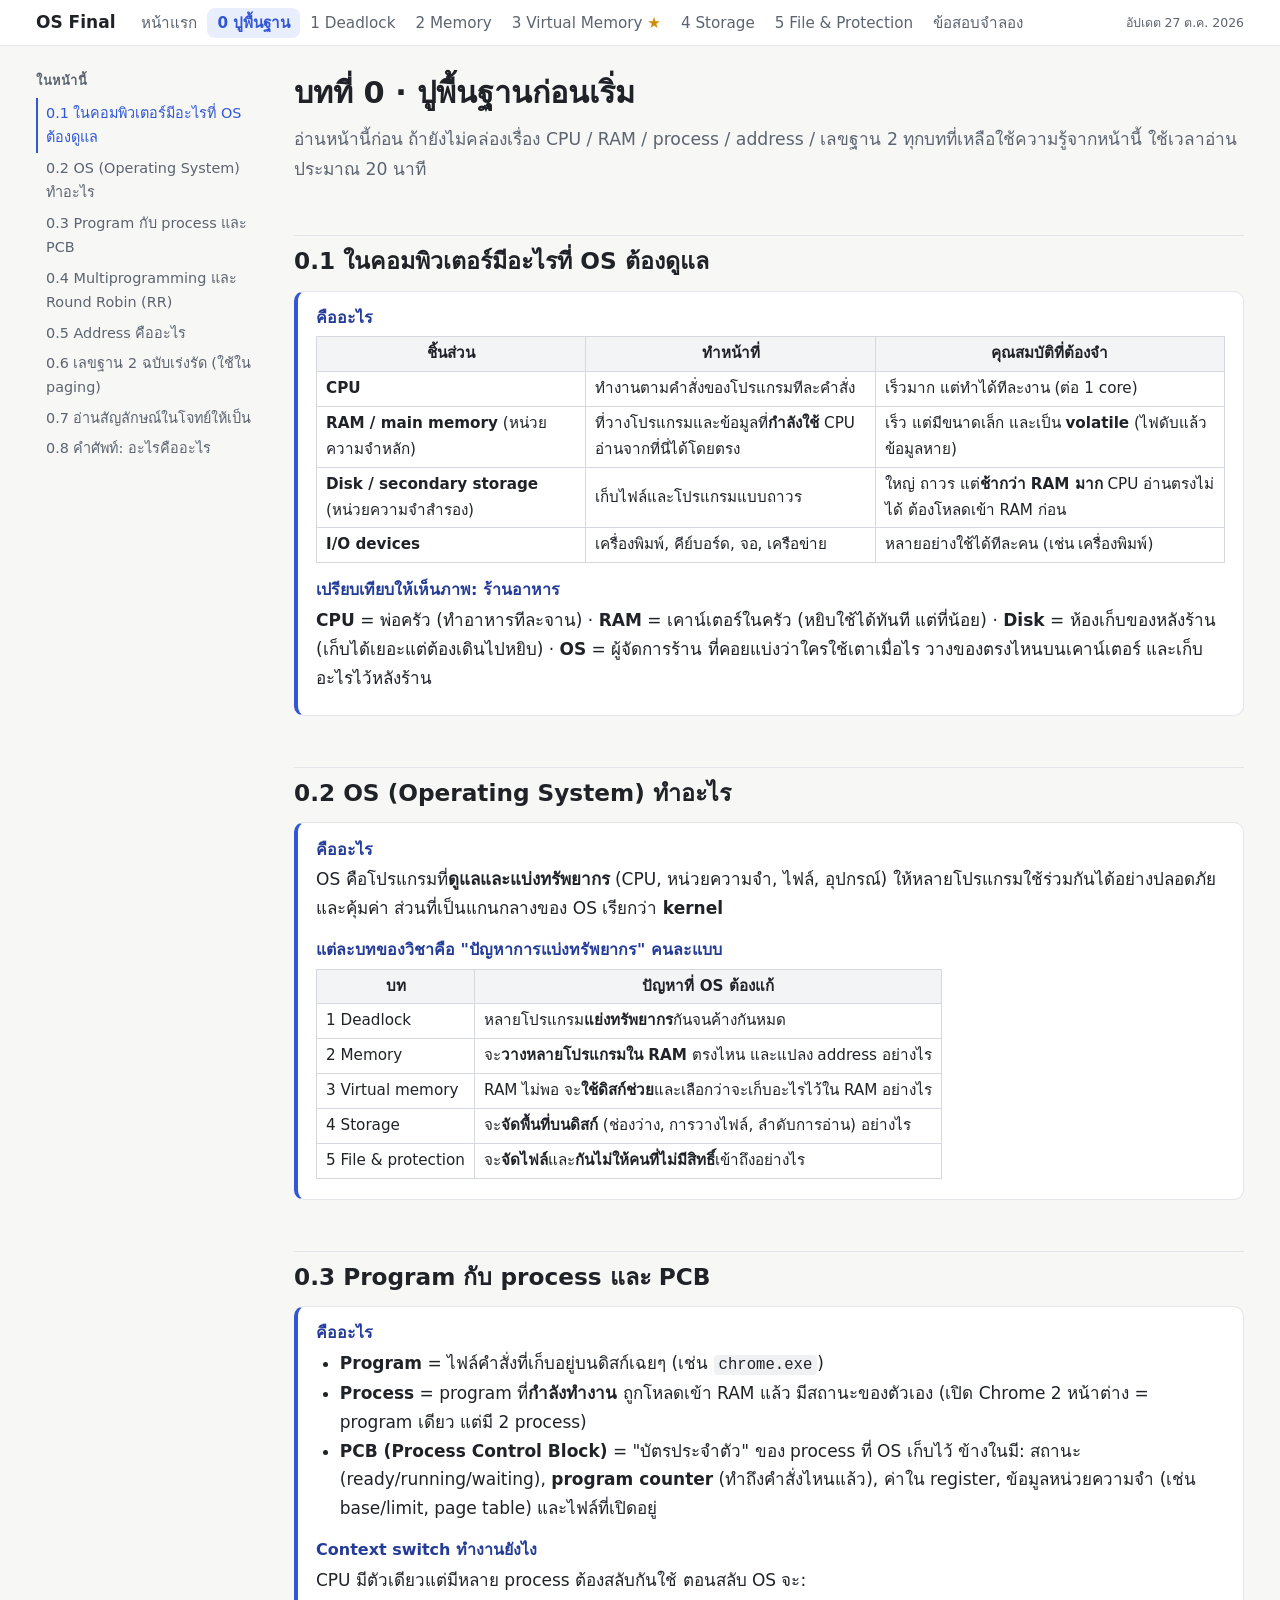
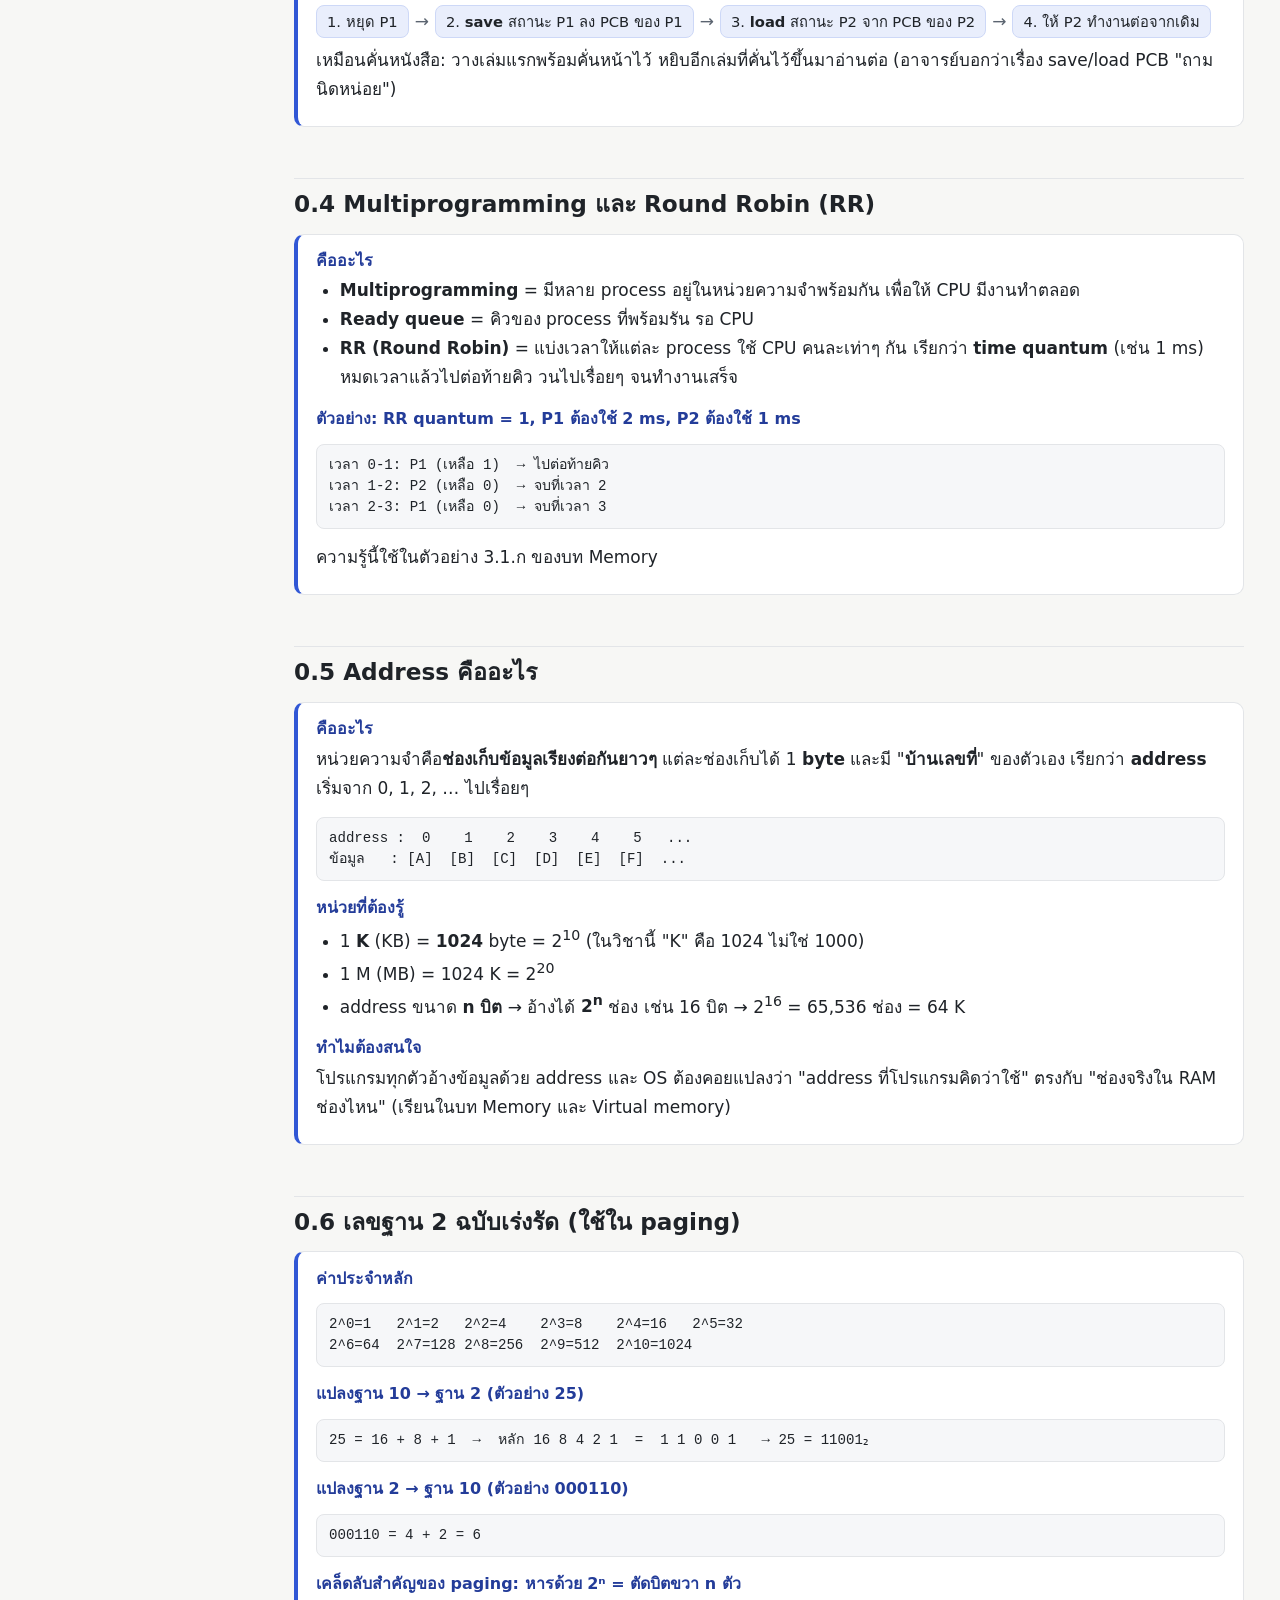
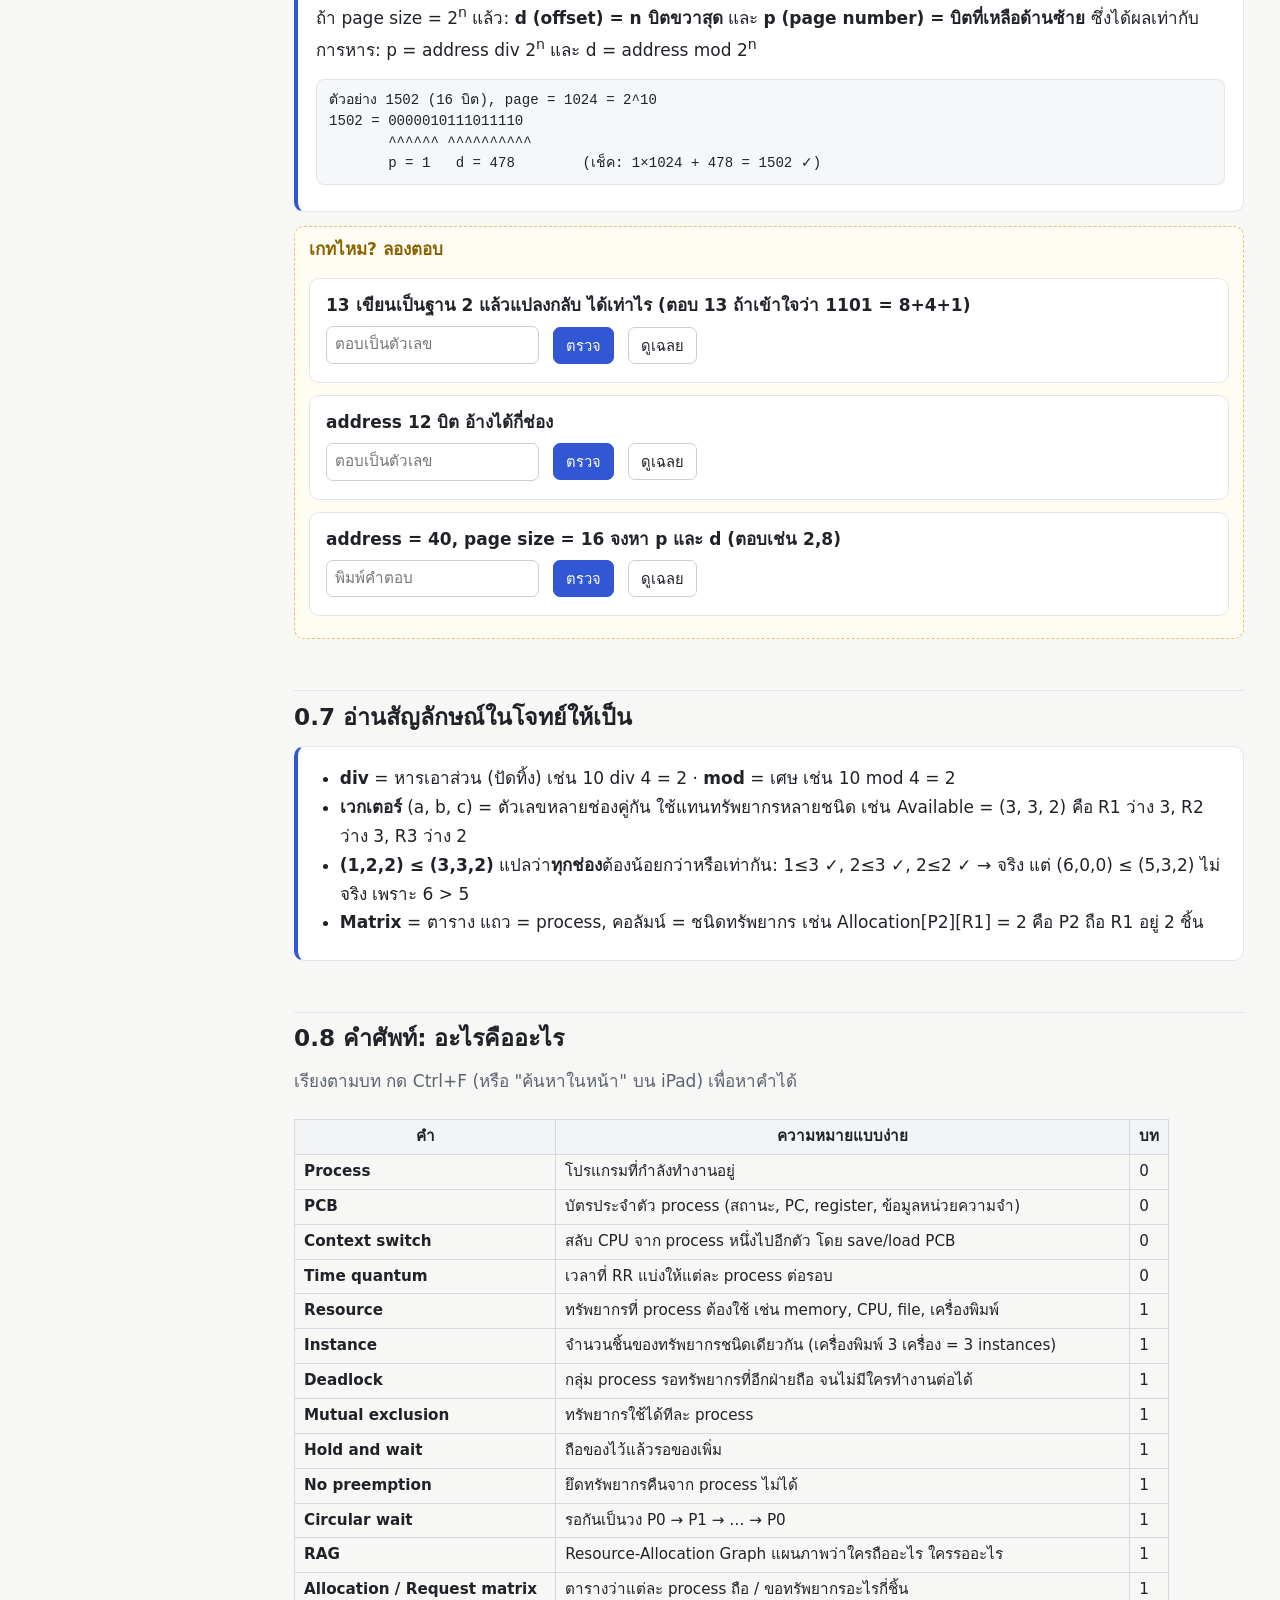
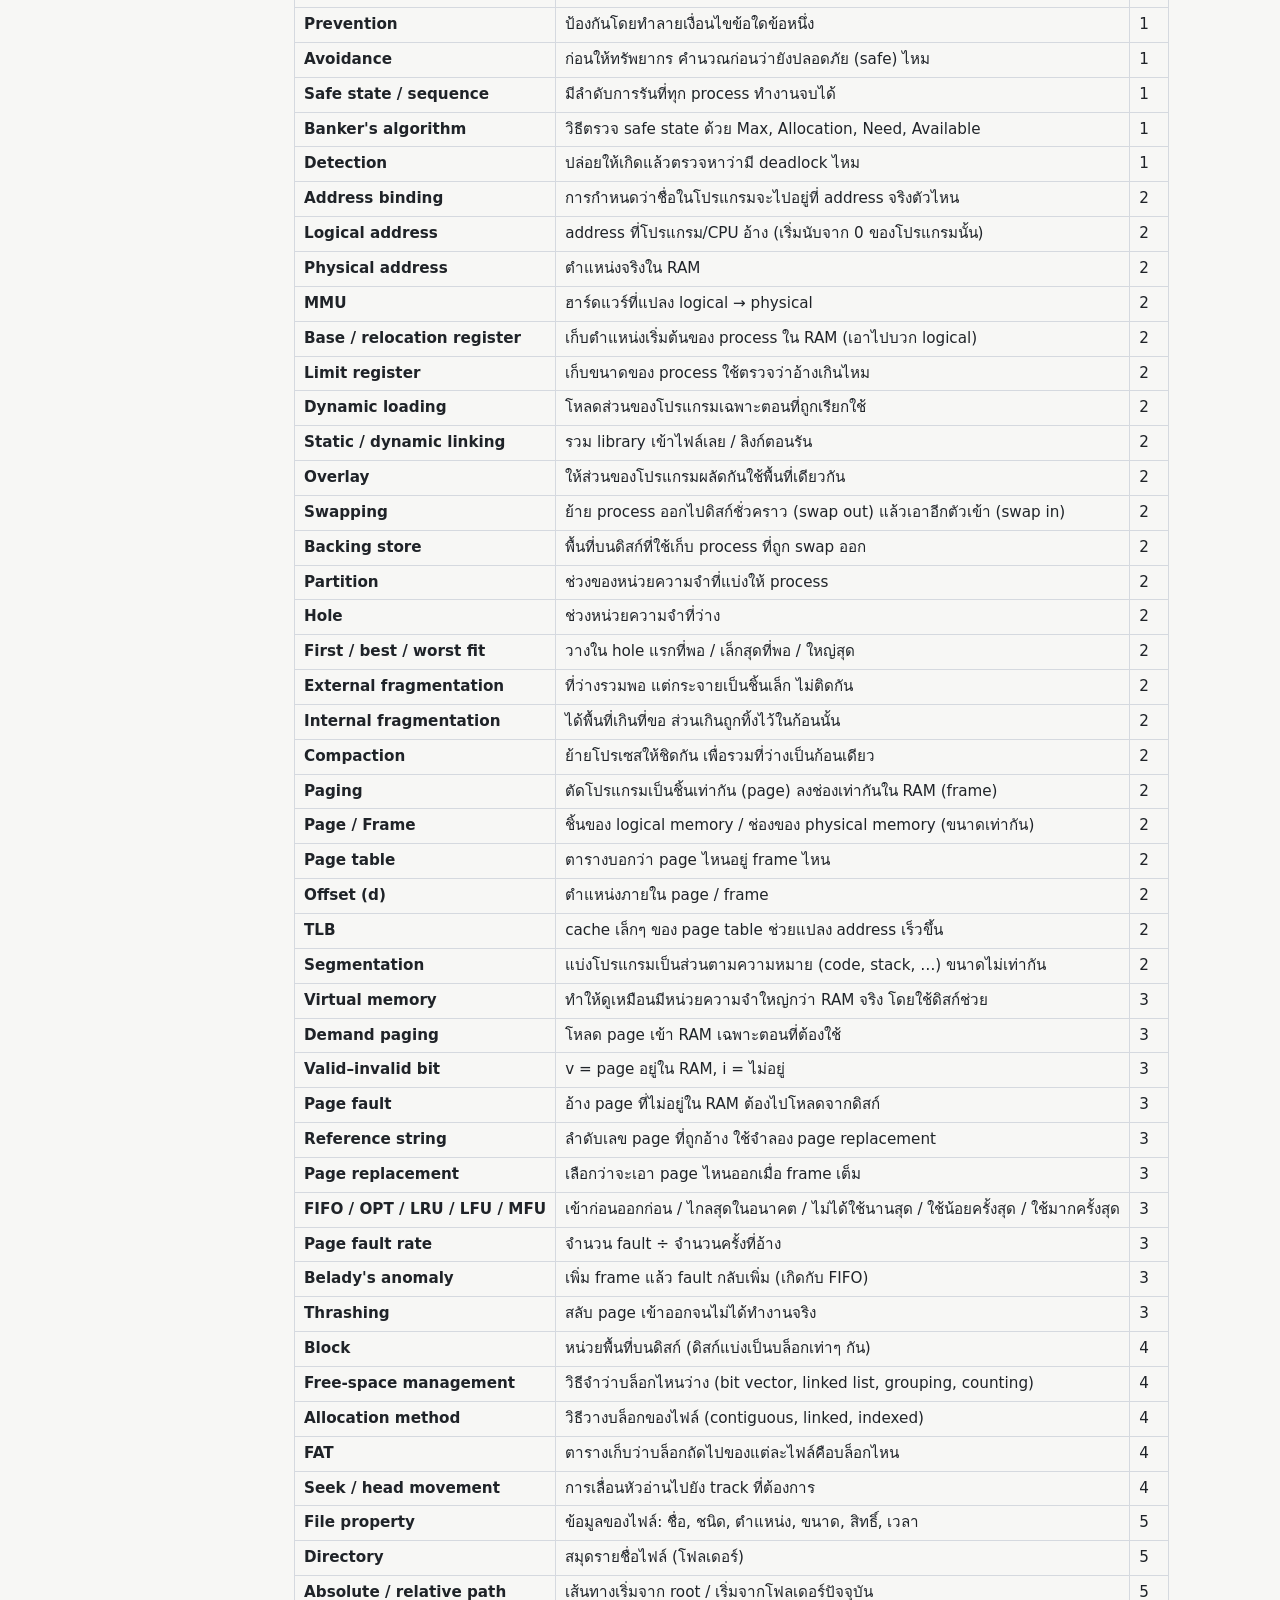
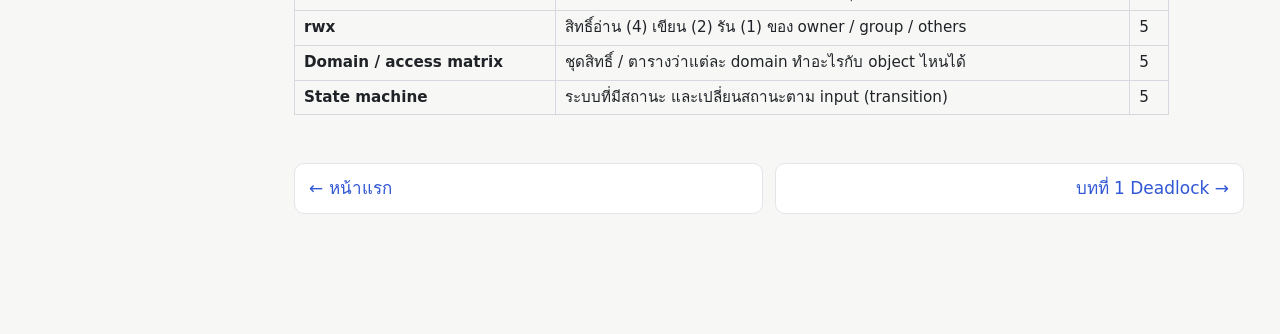
==== commit e1ac9248: "Add quick checks to every section and force fresh assets Every lesson section now ends with a "เกทไห" ====
--- a/basics.html
+++ b/basics.html
@@ -4,7 +4,7 @@
 <meta charset="utf-8">
 <meta name="viewport" content="width=device-width, initial-scale=1">
 <title>0 ปูพื้นฐาน — ติว OS Final</title>
-<link rel="stylesheet" href="assets/style.css">
+<link rel="stylesheet" href="assets/style.css?v=20261027">
 </head>
 <body>
 <div class="wrap">
@@ -194,8 +194,8 @@
 <div class="nextprev"><a href="index.html">← หน้าแรก</a><a class="r" href="deadlock.html">บทที่ 1 Deadlock →</a></div>
 </main>
 </div>
-<script src="assets/core.js"></script>
-<script src="assets/ui.js"></script>
-<script src="assets/widgets.js"></script>
+<script src="assets/core.js?v=20261027"></script>
+<script src="assets/ui.js?v=20261027"></script>
+<script src="assets/widgets.js?v=20261027"></script>
 </body>
 </html>
--- a/assets/style.css
+++ b/assets/style.css
@@ -200,3 +200,5 @@
 .flow { display: flex; flex-wrap: wrap; align-items: center; gap: 6px; margin: 8px 0; }
 .flow span { background: var(--accent-soft); border: 1px solid #cdd8f7; border-radius: 8px; padding: 3px 10px; font-size: .92rem; }
 .flow i { color: var(--muted); font-style: normal; }
+
+.topbar .ver { margin-left: auto; padding-left: 12px; font-size: .78rem; color: var(--muted); white-space: nowrap; }
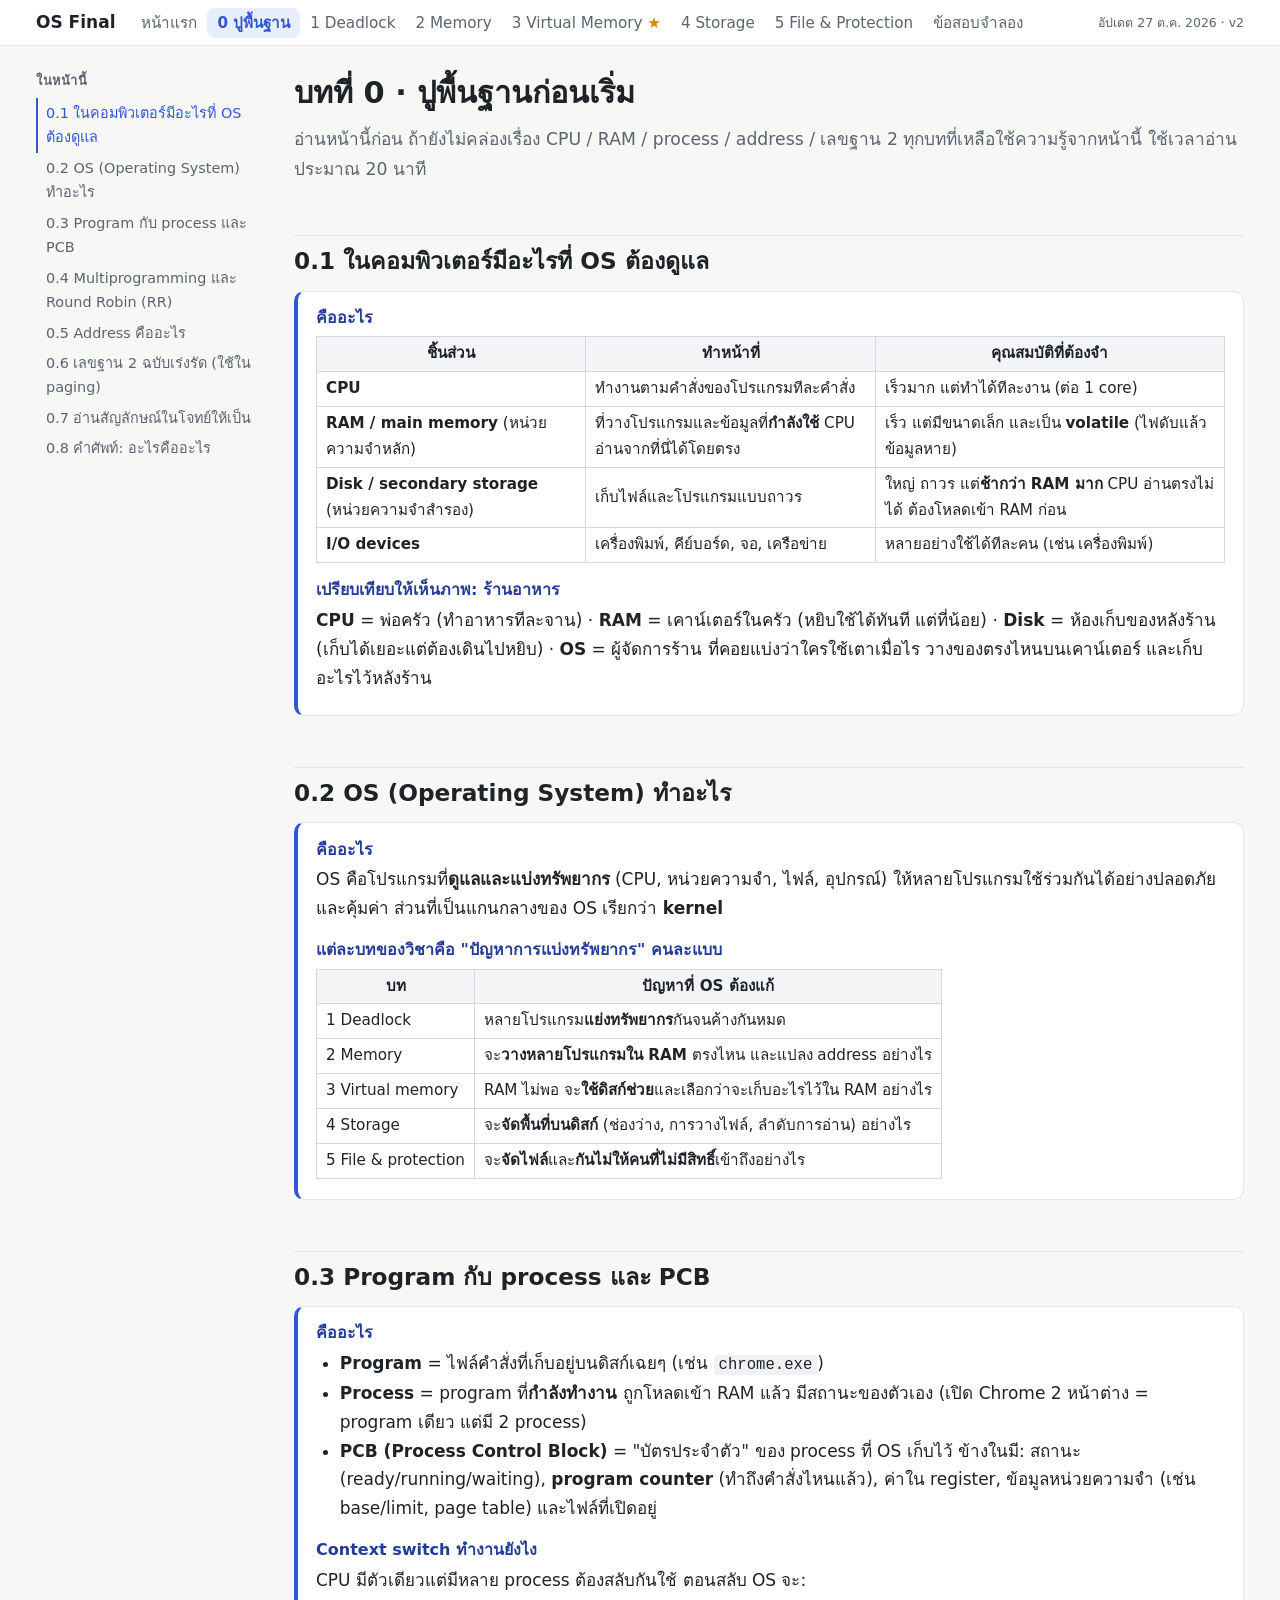
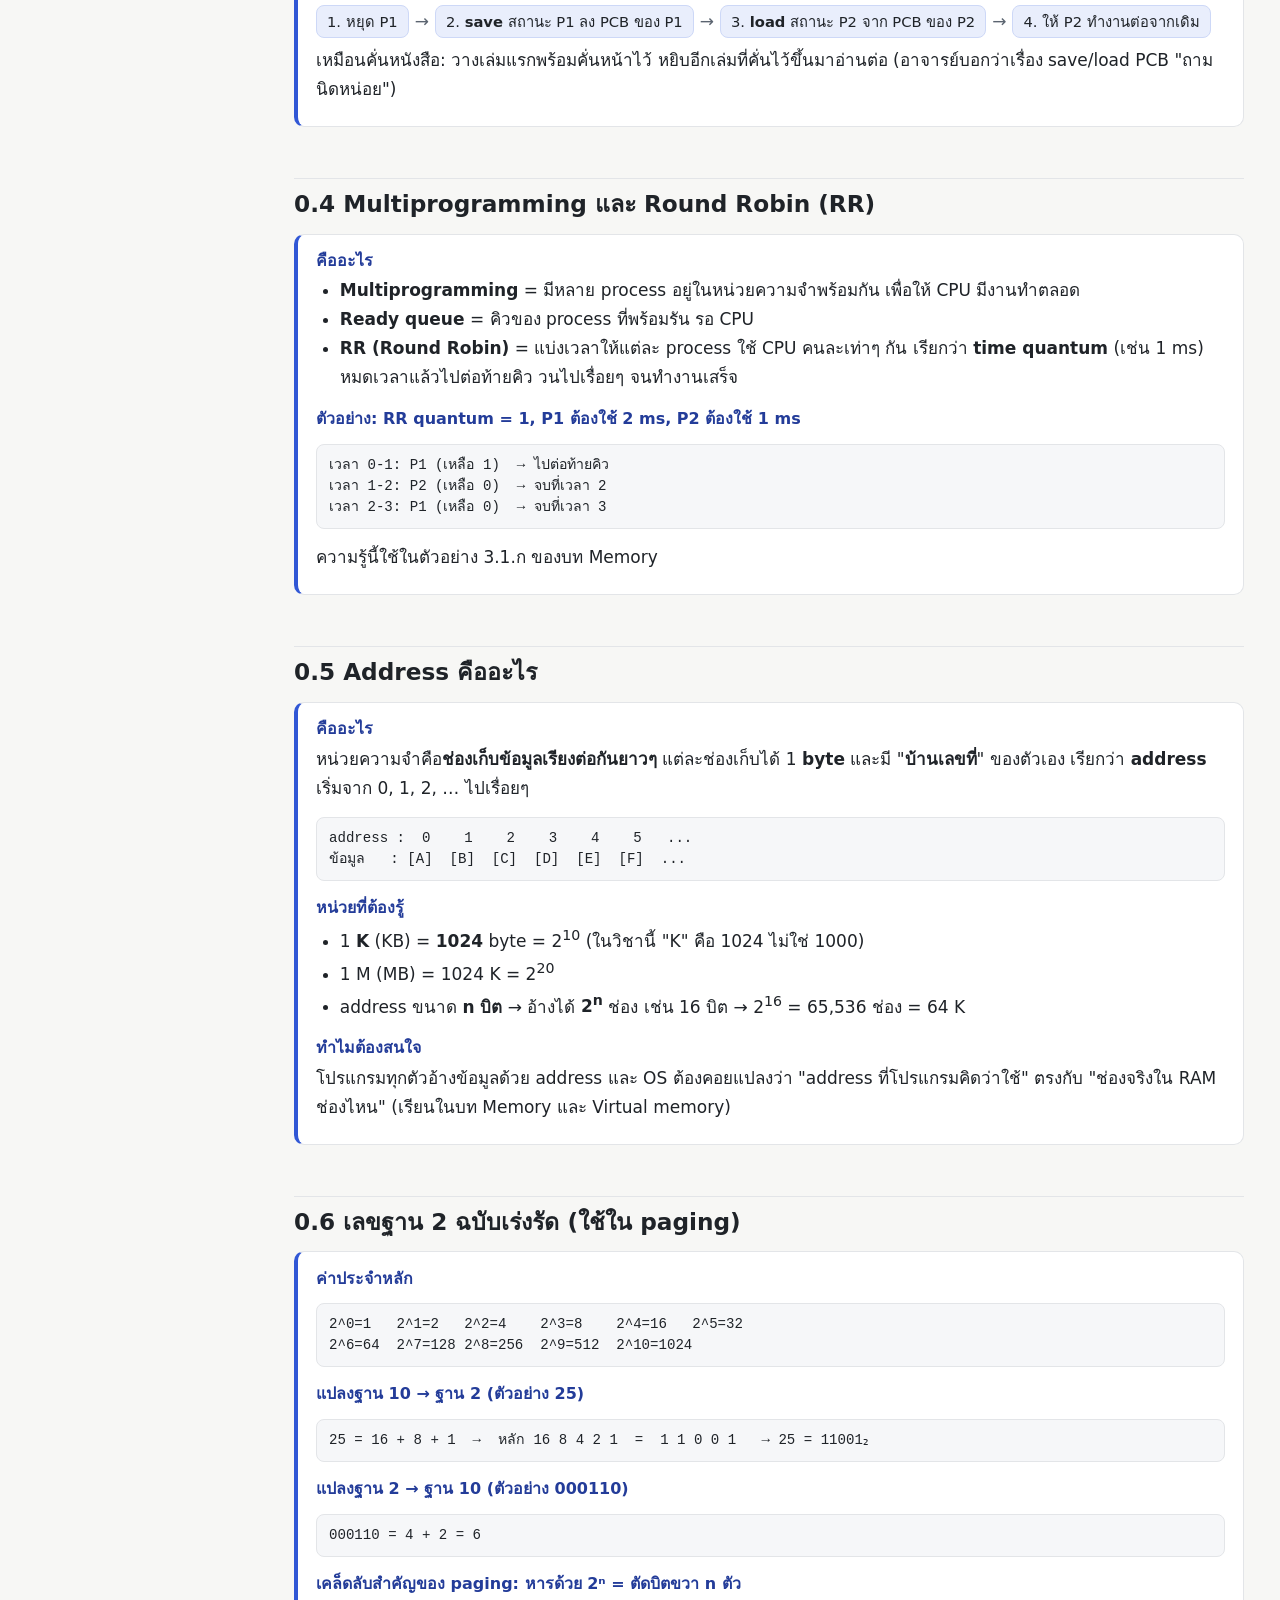
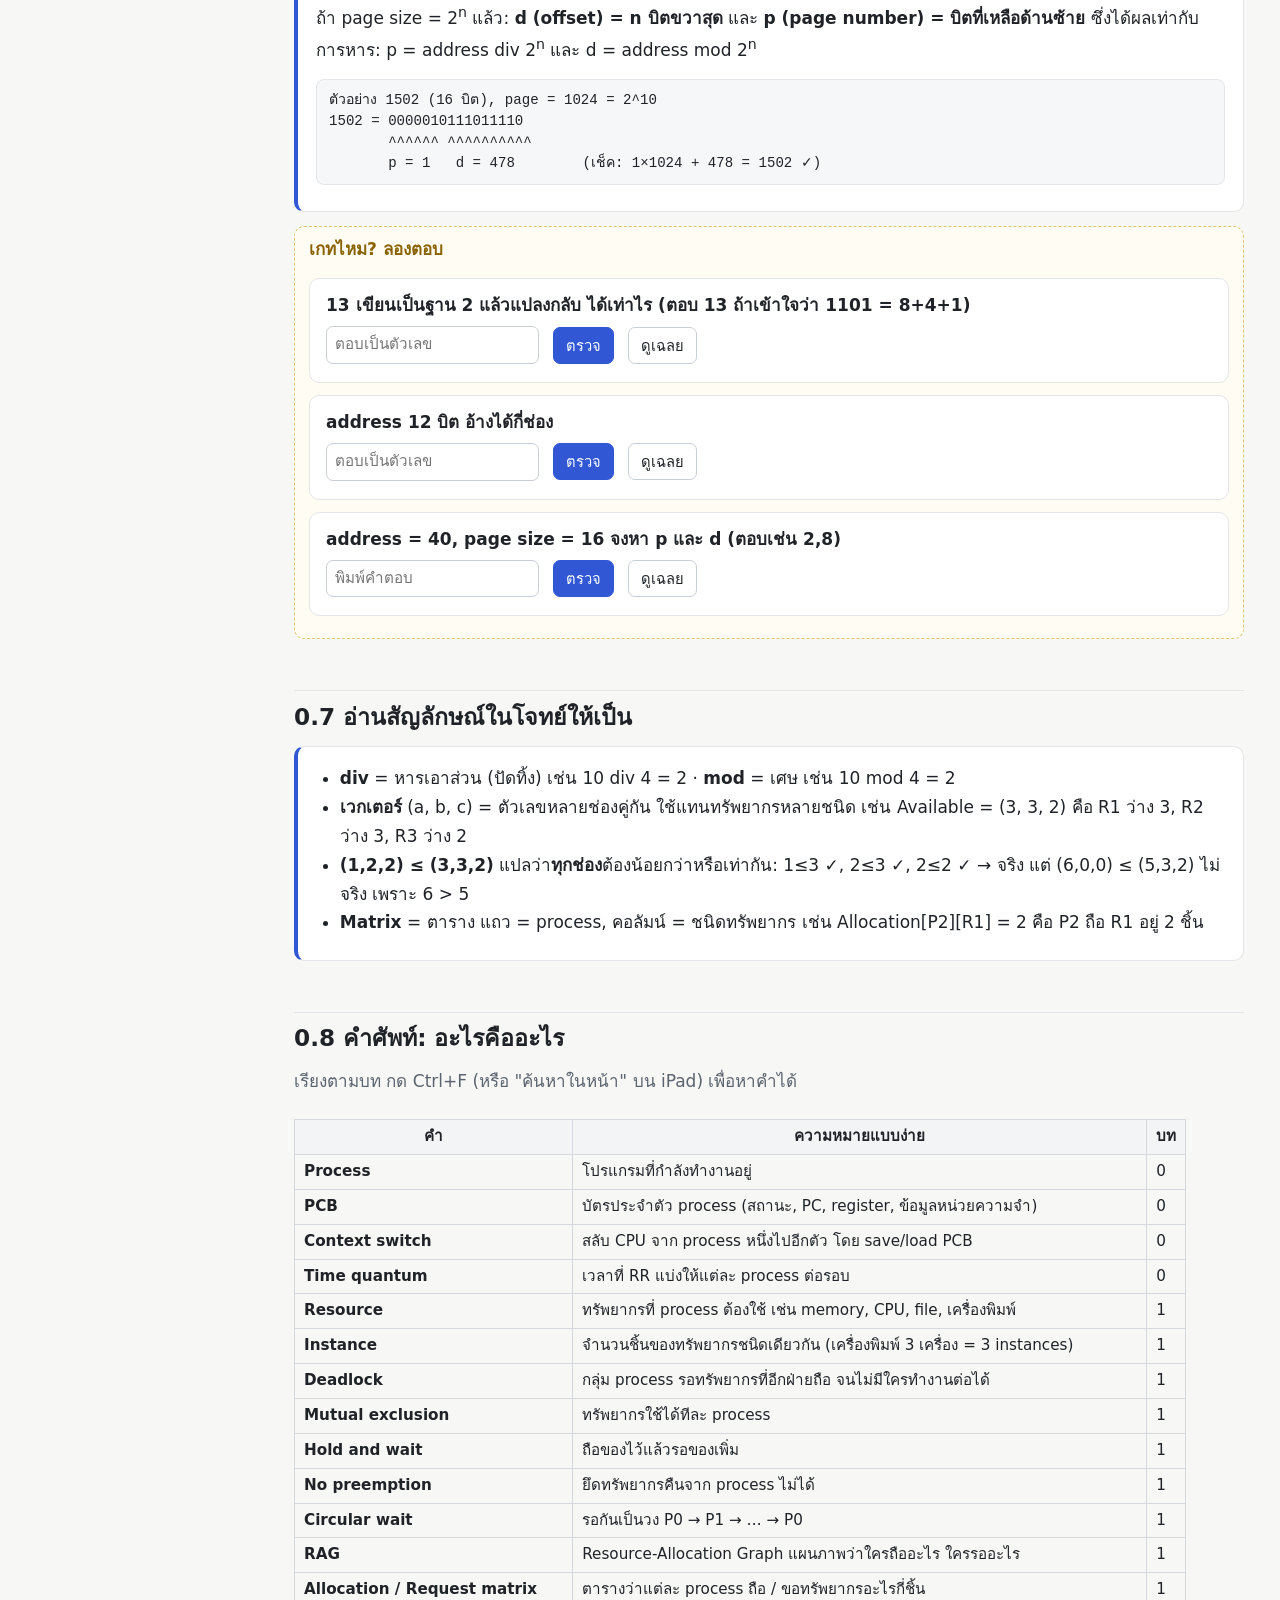
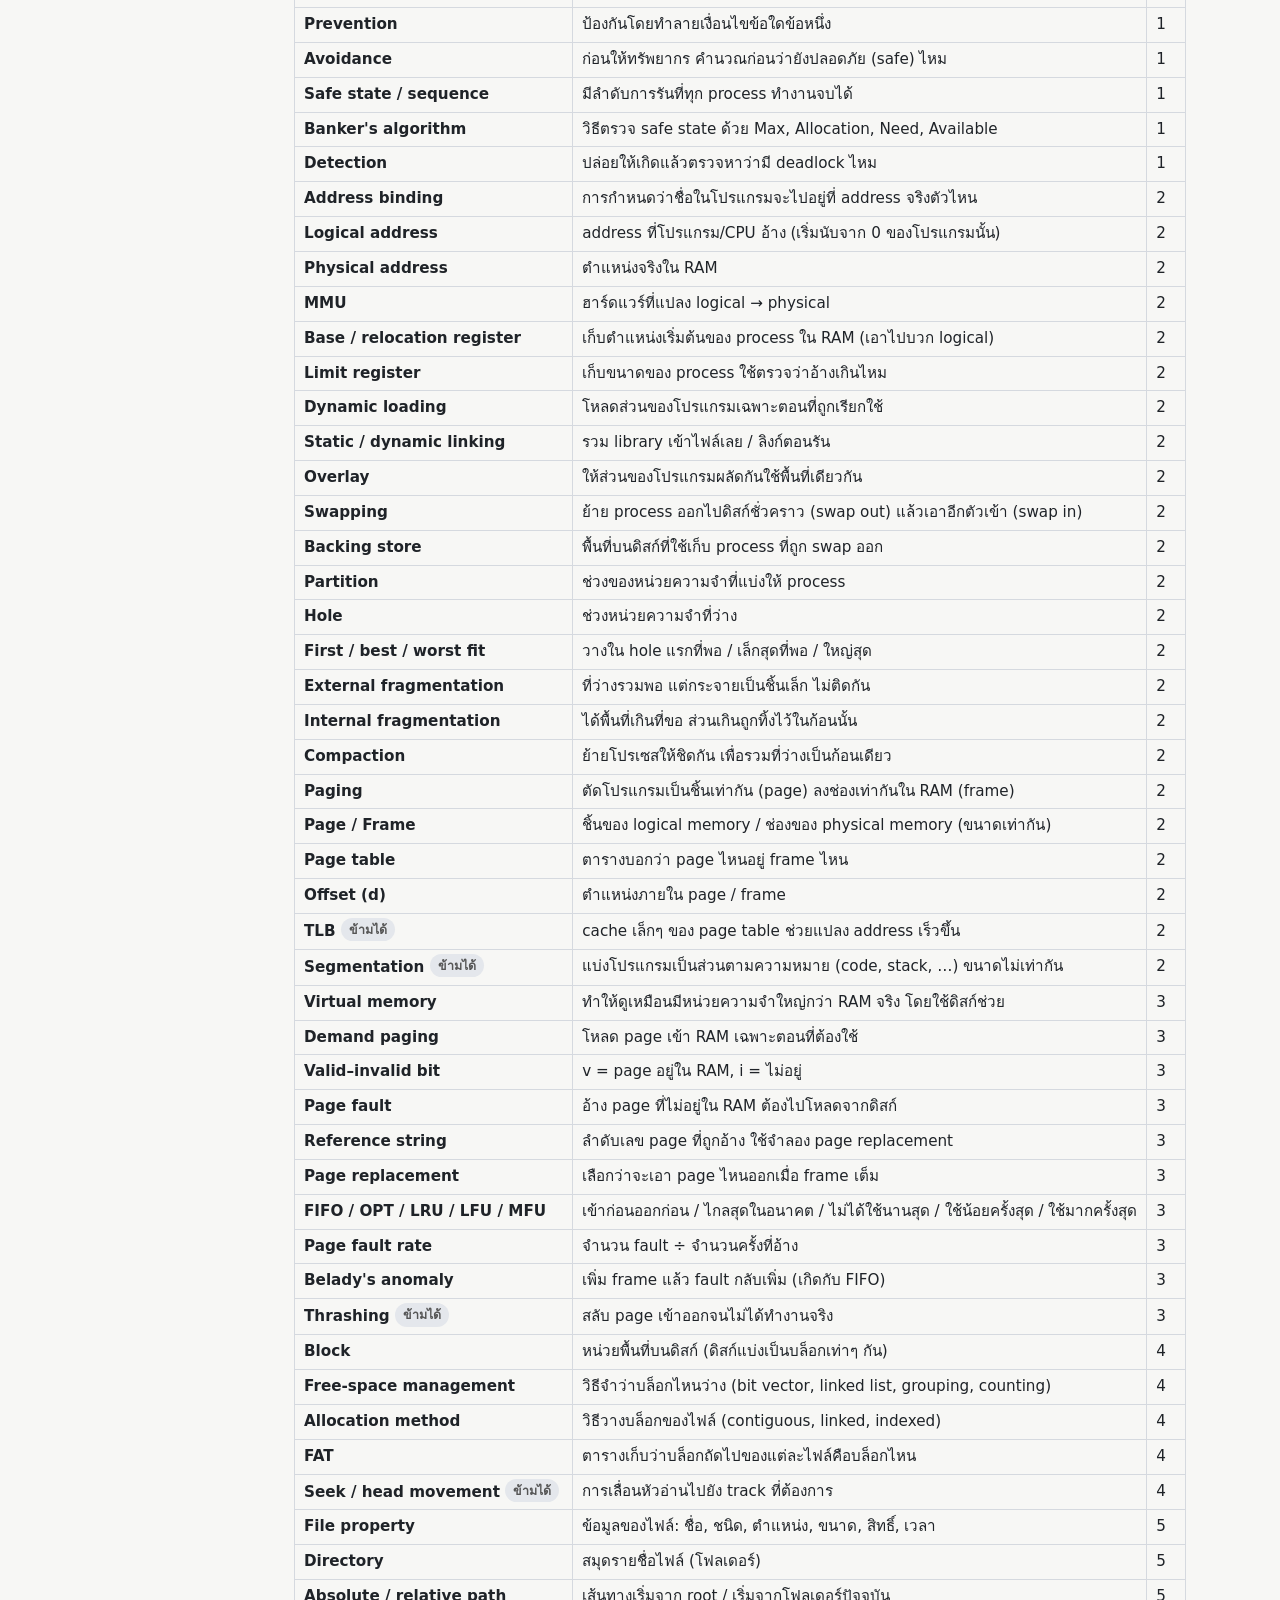
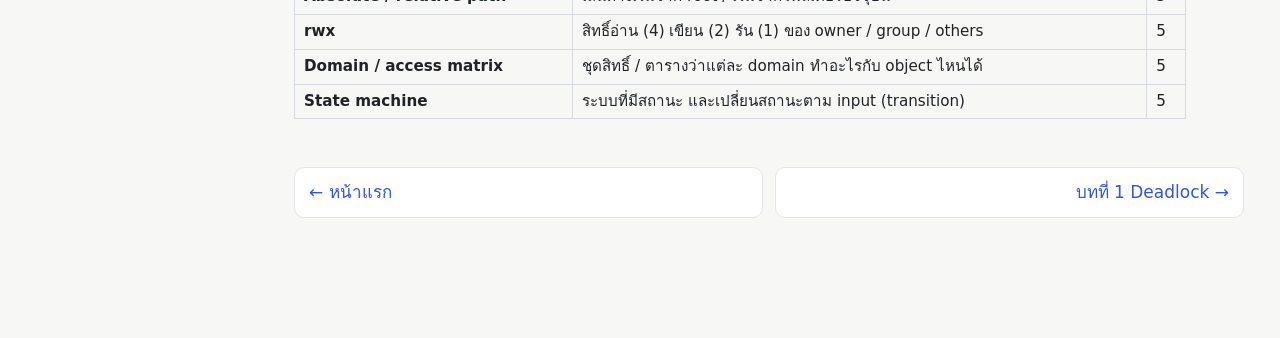
==== commit 4a84b2b5: "Fold topics the instructor ruled out or never covered Disk structure and disk scheduling (hard-disk " ====
--- a/basics.html
+++ b/basics.html
@@ -4,7 +4,7 @@
 <meta charset="utf-8">
 <meta name="viewport" content="width=device-width, initial-scale=1">
 <title>0 ปูพื้นฐาน — ติว OS Final</title>
-<link rel="stylesheet" href="assets/style.css?v=20261027">
+<link rel="stylesheet" href="assets/style.css?v=2026102702">
 </head>
 <body>
 <div class="wrap">
@@ -165,8 +165,8 @@
 <tr><td>Page / Frame</td><td>ชิ้นของ logical memory / ช่องของ physical memory (ขนาดเท่ากัน)</td><td>2</td></tr>
 <tr><td>Page table</td><td>ตารางบอกว่า page ไหนอยู่ frame ไหน</td><td>2</td></tr>
 <tr><td>Offset (d)</td><td>ตำแหน่งภายใน page / frame</td><td>2</td></tr>
-<tr><td>TLB</td><td>cache เล็กๆ ของ page table ช่วยแปลง address เร็วขึ้น</td><td>2</td></tr>
-<tr><td>Segmentation</td><td>แบ่งโปรแกรมเป็นส่วนตามความหมาย (code, stack, …) ขนาดไม่เท่ากัน</td><td>2</td></tr>
+<tr><td>TLB <span class="tag skip">ข้ามได้</span></td><td>cache เล็กๆ ของ page table ช่วยแปลง address เร็วขึ้น</td><td>2</td></tr>
+<tr><td>Segmentation <span class="tag skip">ข้ามได้</span></td><td>แบ่งโปรแกรมเป็นส่วนตามความหมาย (code, stack, …) ขนาดไม่เท่ากัน</td><td>2</td></tr>
 <tr><td>Virtual memory</td><td>ทำให้ดูเหมือนมีหน่วยความจำใหญ่กว่า RAM จริง โดยใช้ดิสก์ช่วย</td><td>3</td></tr>
 <tr><td>Demand paging</td><td>โหลด page เข้า RAM เฉพาะตอนที่ต้องใช้</td><td>3</td></tr>
 <tr><td>Valid–invalid bit</td><td>v = page อยู่ใน RAM, i = ไม่อยู่</td><td>3</td></tr>
@@ -176,12 +176,12 @@
 <tr><td>FIFO / OPT / LRU / LFU / MFU</td><td>เข้าก่อนออกก่อน / ไกลสุดในอนาคต / ไม่ได้ใช้นานสุด / ใช้น้อยครั้งสุด / ใช้มากครั้งสุด</td><td>3</td></tr>
 <tr><td>Page fault rate</td><td>จำนวน fault ÷ จำนวนครั้งที่อ้าง</td><td>3</td></tr>
 <tr><td>Belady's anomaly</td><td>เพิ่ม frame แล้ว fault กลับเพิ่ม (เกิดกับ FIFO)</td><td>3</td></tr>
-<tr><td>Thrashing</td><td>สลับ page เข้าออกจนไม่ได้ทำงานจริง</td><td>3</td></tr>
+<tr><td>Thrashing <span class="tag skip">ข้ามได้</span></td><td>สลับ page เข้าออกจนไม่ได้ทำงานจริง</td><td>3</td></tr>
 <tr><td>Block</td><td>หน่วยพื้นที่บนดิสก์ (ดิสก์แบ่งเป็นบล็อกเท่าๆ กัน)</td><td>4</td></tr>
 <tr><td>Free-space management</td><td>วิธีจำว่าบล็อกไหนว่าง (bit vector, linked list, grouping, counting)</td><td>4</td></tr>
 <tr><td>Allocation method</td><td>วิธีวางบล็อกของไฟล์ (contiguous, linked, indexed)</td><td>4</td></tr>
 <tr><td>FAT</td><td>ตารางเก็บว่าบล็อกถัดไปของแต่ละไฟล์คือบล็อกไหน</td><td>4</td></tr>
-<tr><td>Seek / head movement</td><td>การเลื่อนหัวอ่านไปยัง track ที่ต้องการ</td><td>4</td></tr>
+<tr><td>Seek / head movement <span class="tag skip">ข้ามได้</span></td><td>การเลื่อนหัวอ่านไปยัง track ที่ต้องการ</td><td>4</td></tr>
 <tr><td>File property</td><td>ข้อมูลของไฟล์: ชื่อ, ชนิด, ตำแหน่ง, ขนาด, สิทธิ์, เวลา</td><td>5</td></tr>
 <tr><td>Directory</td><td>สมุดรายชื่อไฟล์ (โฟลเดอร์)</td><td>5</td></tr>
 <tr><td>Absolute / relative path</td><td>เส้นทางเริ่มจาก root / เริ่มจากโฟลเดอร์ปัจจุบัน</td><td>5</td></tr>
@@ -194,8 +194,8 @@
 <div class="nextprev"><a href="index.html">← หน้าแรก</a><a class="r" href="deadlock.html">บทที่ 1 Deadlock →</a></div>
 </main>
 </div>
-<script src="assets/core.js?v=20261027"></script>
-<script src="assets/ui.js?v=20261027"></script>
-<script src="assets/widgets.js?v=20261027"></script>
+<script src="assets/core.js?v=2026102702"></script>
+<script src="assets/ui.js?v=2026102702"></script>
+<script src="assets/widgets.js?v=2026102702"></script>
 </body>
 </html>
--- a/assets/style.css
+++ b/assets/style.css
@@ -202,3 +202,8 @@
 .flow i { color: var(--muted); font-style: normal; }
 
 .topbar .ver { margin-left: auto; padding-left: 12px; font-size: .78rem; color: var(--muted); white-space: nowrap; }
+
+details.skip { border: 1px dashed #c9ced6; border-radius: var(--radius); background: #f4f5f7; margin: 12px 0; padding: 0 14px; }
+details.skip > summary { cursor: pointer; padding: 10px 0; color: var(--muted); font-weight: 600; }
+details.skip[open] { background: #fff; padding-bottom: 10px; }
+.tag.skip { background: #e4e7ec; color: #555; }
